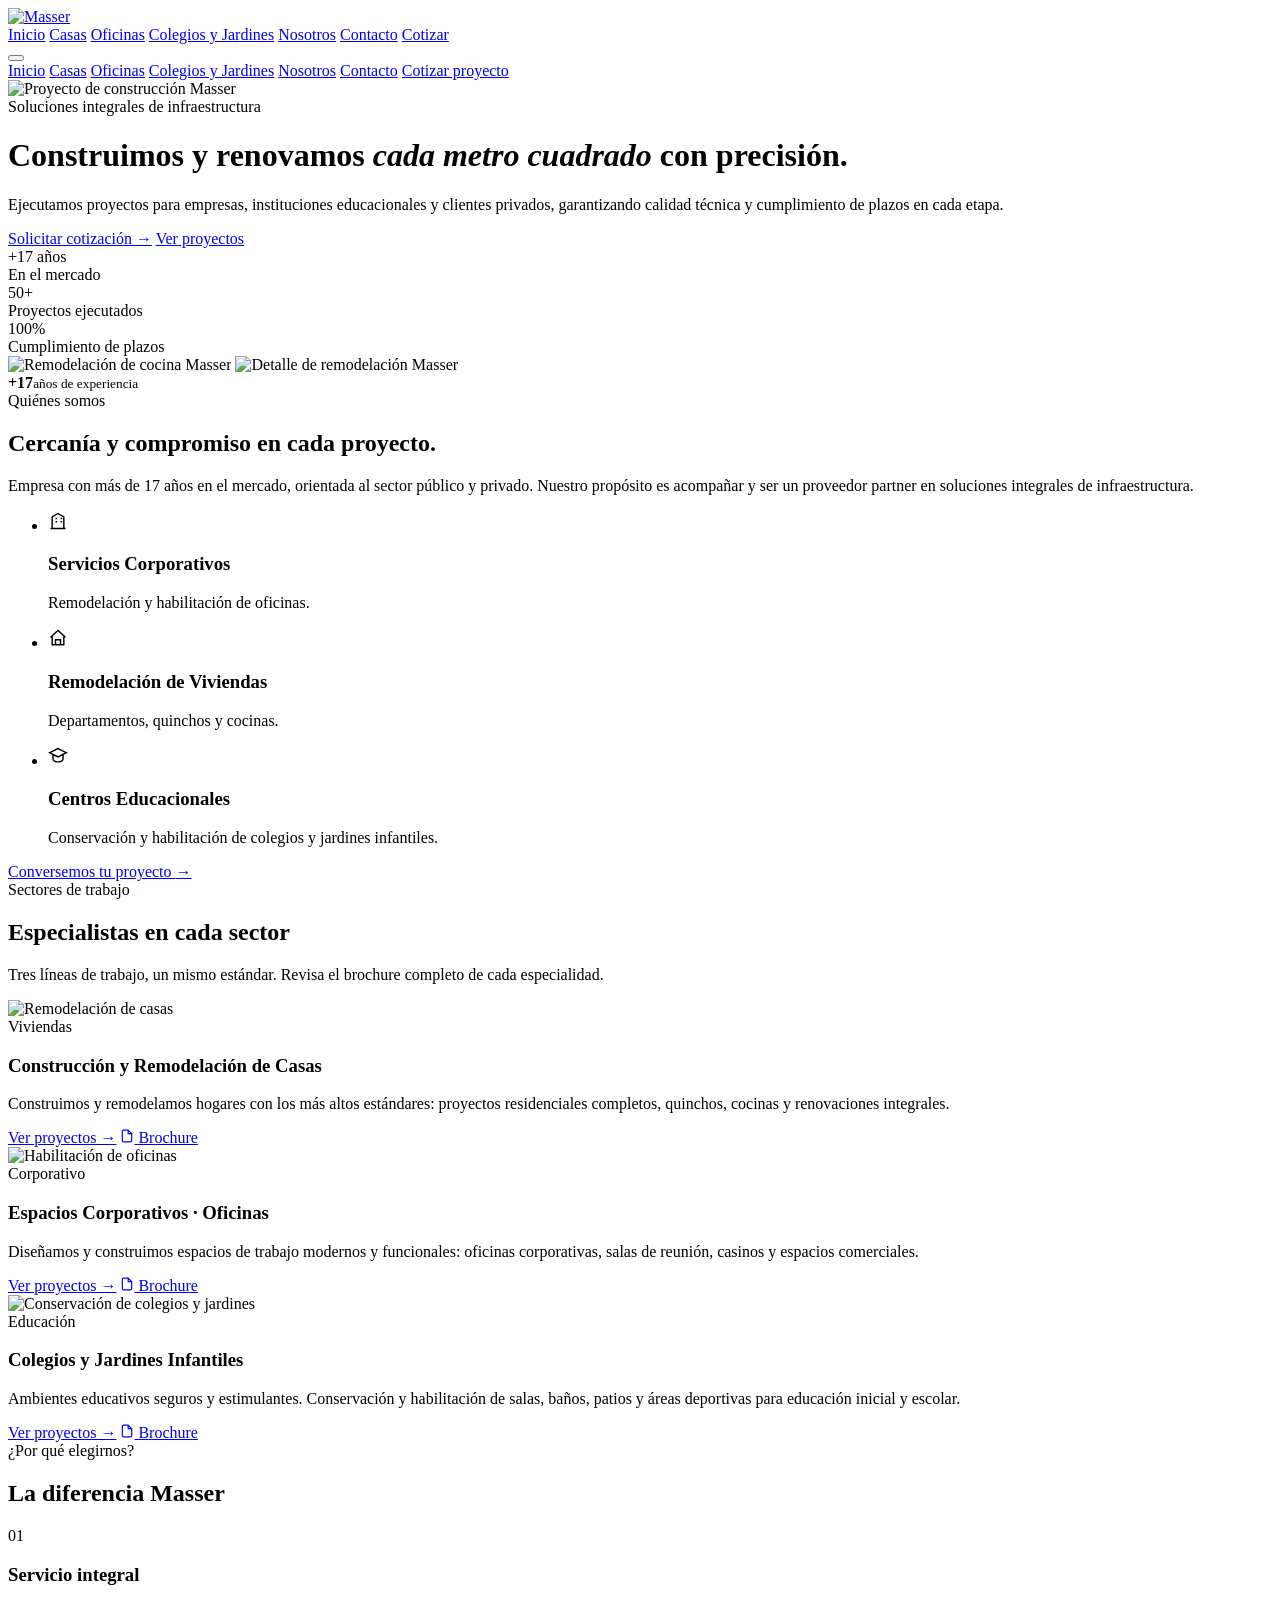
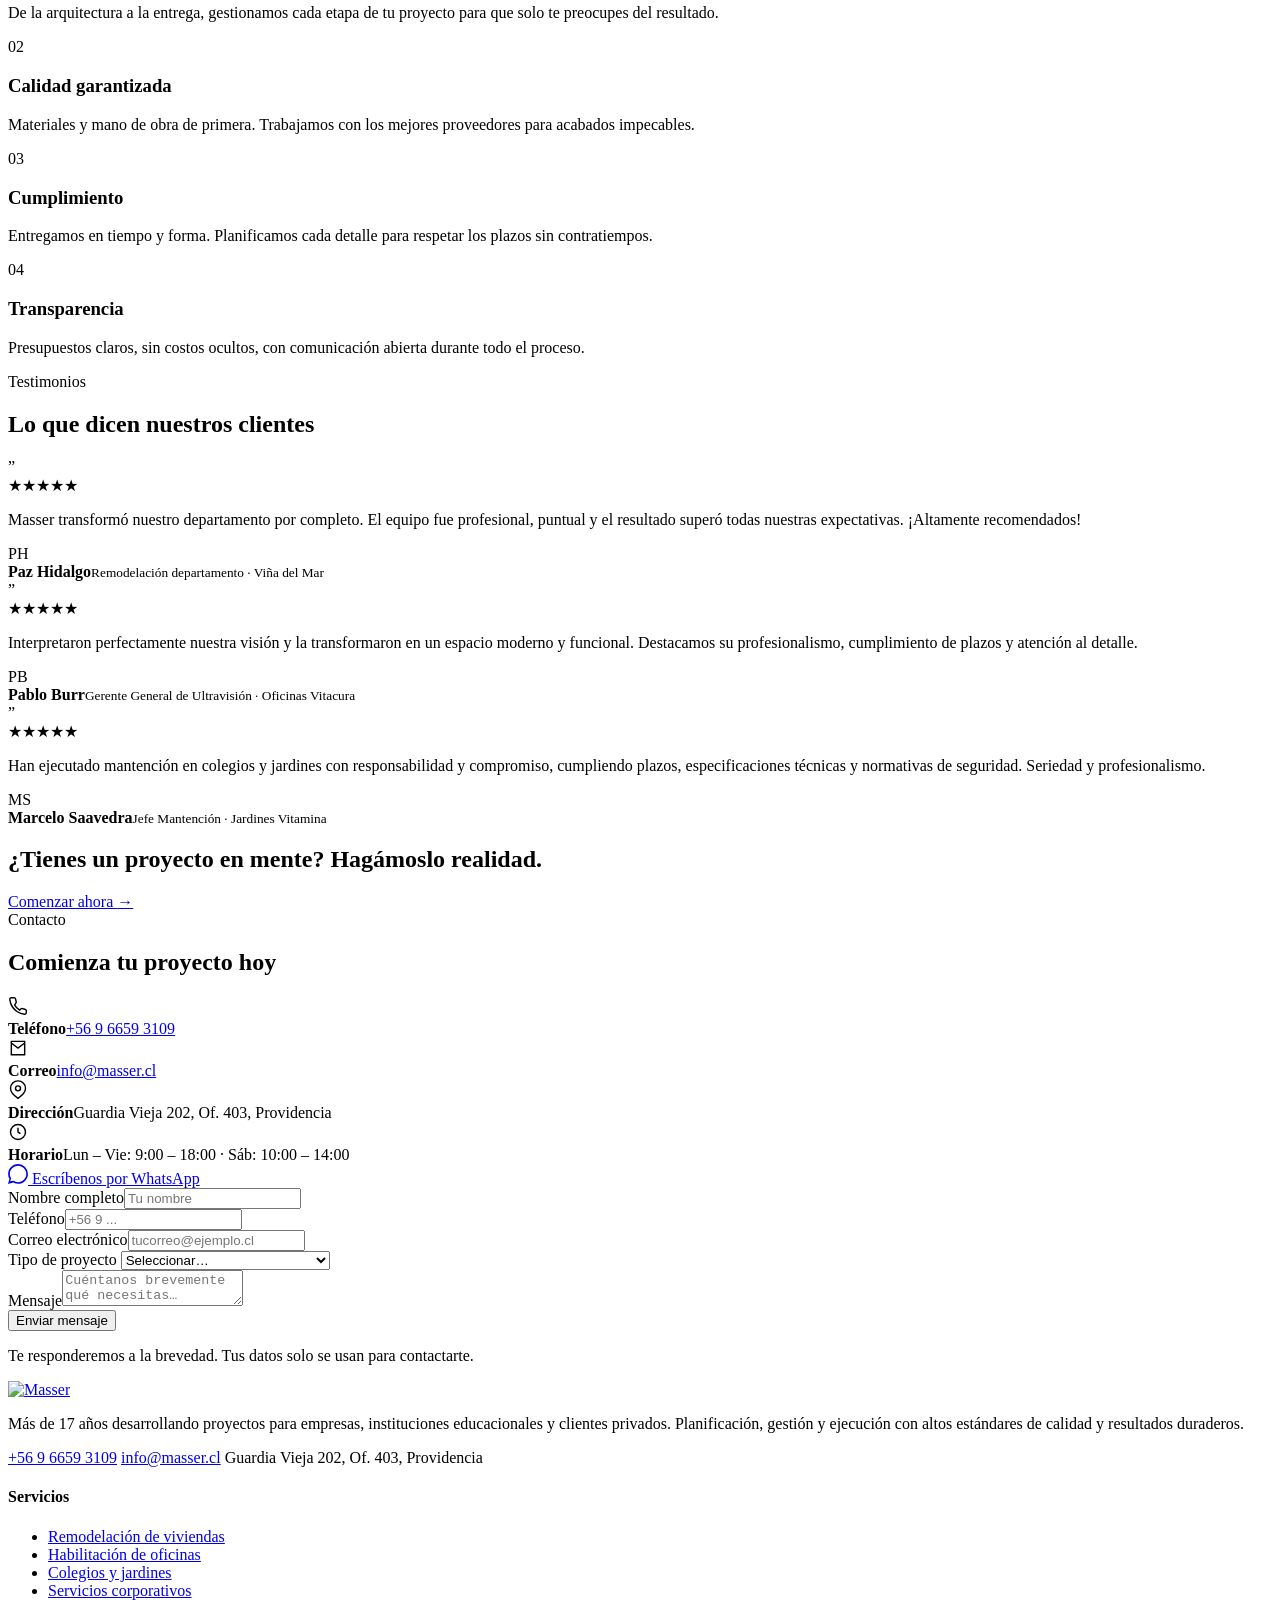
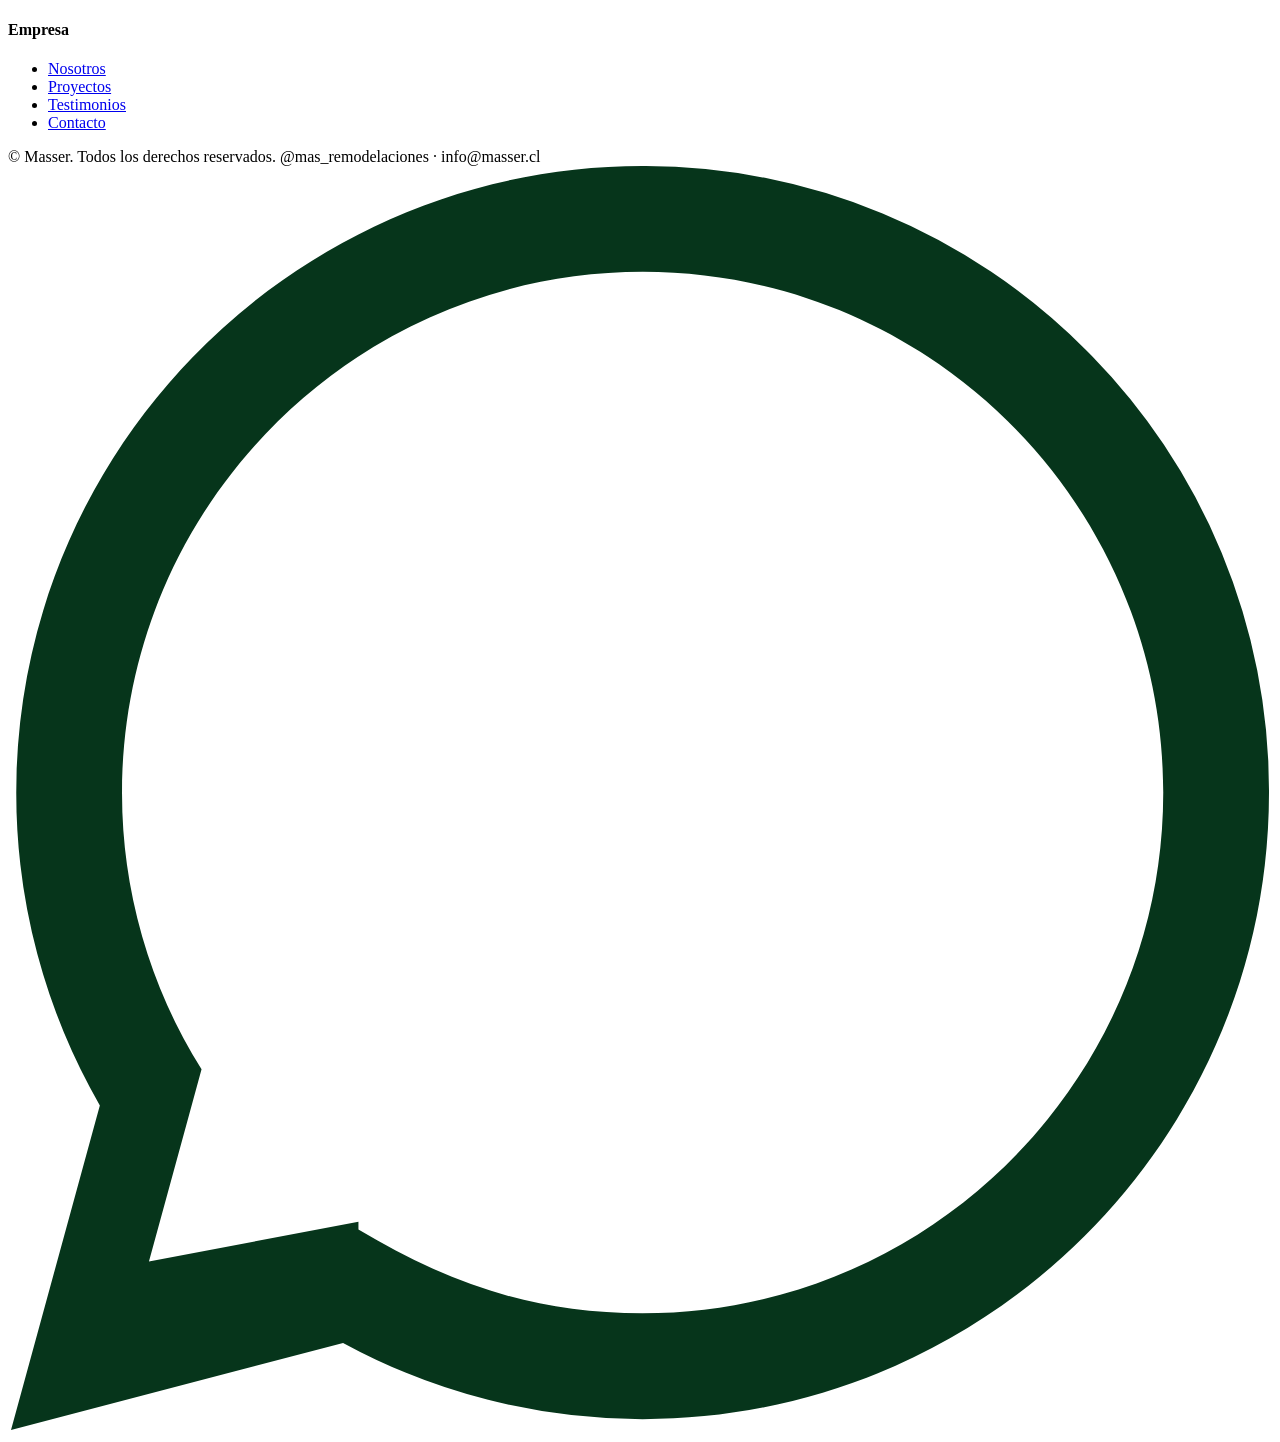
==== index.html @ 3ffcfb30 "Add files via upload" ====
<!DOCTYPE html>
<html lang="es">
<head>
<meta charset="UTF-8">
<meta name="viewport" content="width=device-width, initial-scale=1.0">
<title>Masser | Construcción y Remodelación · Casas, Oficinas y Centros Educacionales</title>
<meta name="description" content="Empresa con más de 17 años ejecutando proyectos integrales de infraestructura para el sector público y privado: remodelación de viviendas, habilitación de oficinas y conservación de colegios y jardines infantiles en Santiago.">
<link rel="icon" type="image/png" href="assets/favicon.png">
<meta property="og:title" content="Masser | Construcción y Remodelación">
<meta property="og:description" content="Soluciones integrales de infraestructura: viviendas, oficinas y centros educacionales.">
<meta property="og:image" content="assets/og-image.jpg">
<meta property="og:type" content="website">

<!-- ===== Tipografías ===== -->
<link rel="preconnect" href="https://fonts.googleapis.com">
<link rel="preconnect" href="https://fonts.gstatic.com" crossorigin>
<link href="https://fonts.googleapis.com/css2?family=Jost:wght@300;400;500;600&family=Hanken+Grotesk:wght@400;500;600;700&display=swap" rel="stylesheet">
<link rel="stylesheet" href="assets/styles.css">

<!-- ============================================================
     GOOGLE ANALYTICS 4  (reemplaza G-XXXXXXXXXX por tu ID)
     ============================================================ -->
<!--
<script async src="https://www.googletagmanager.com/gtag/js?id=G-XXXXXXXXXX"></script>
<script>
  window.dataLayer = window.dataLayer || [];
  function gtag(){dataLayer.push(arguments);}
  gtag('js', new Date());
  gtag('config', 'G-XXXXXXXXXX');
</script>
-->
</head>
<body>

<!-- ===================== NAV ===================== -->
<nav class="nav">
  <a href="index.html" class="logo"><img src="assets/logo.png" alt="Masser"></a>
  <div class="nav-links">
    <a href="index.html" class="active">Inicio</a>
    <a href="casas.html">Casas</a>
    <a href="oficinas.html">Oficinas</a>
    <a href="colegios.html">Colegios y Jardines</a>
    <a href="index.html#nosotros">Nosotros</a>
    <a href="contacto.html">Contacto</a>
    <a href="contacto.html" class="btn btn-primary nav-cta">Cotizar</a>
  </div>
  <button class="hamburger" aria-label="Abrir menú"><span></span><span></span><span></span></button>
</nav>
<div class="scrim"></div>
<aside class="drawer">
  <a href="index.html">Inicio</a>
  <a href="casas.html">Casas</a>
  <a href="oficinas.html">Oficinas</a>
  <a href="colegios.html">Colegios y Jardines</a>
  <a href="index.html#nosotros">Nosotros</a>
  <a href="contacto.html">Contacto</a>
  <a href="contacto.html" class="btn btn-primary">Cotizar proyecto</a>
</aside>

<!-- ===================== HERO ===================== -->
<header class="hero">
  <div class="hero-bg"><img src="assets/img/hero-casa.jpg" alt="Proyecto de construcción Masser"></div>
  <div class="grid-lines"></div>
  <div class="wrap">
    <span class="eyebrow">Soluciones integrales de infraestructura</span>
    <h1 class="display">Construimos y renovamos <em>cada metro cuadrado</em> con precisión.</h1>
    <p>Ejecutamos proyectos para empresas, instituciones educacionales y clientes privados, garantizando calidad técnica y cumplimiento de plazos en cada etapa.</p>
    <div class="hero-cta">
      <a href="contacto.html" class="btn btn-primary">Solicitar cotización <span class="arr">→</span></a>
      <a href="#servicios" class="btn btn-ghost">Ver proyectos</a>
    </div>
    <div class="stats">
      <div class="stat"><div class="n">+17<span> años</span></div><div class="l">En el mercado</div></div>
      <div class="stat"><div class="n">50<span>+</span></div><div class="l">Proyectos ejecutados</div></div>
      <div class="stat"><div class="n">100<span>%</span></div><div class="l">Cumplimiento de plazos</div></div>
    </div>
  </div>
</header>

<!-- ===================== NOSOTROS ===================== -->
<section class="s" id="nosotros">
  <div class="wrap about">
    <div class="about-media reveal">
      <img class="m1" src="assets/img/about-1.jpg" alt="Remodelación de cocina Masser">
      <img class="m2" src="assets/img/about-2.jpg" alt="Detalle de remodelación Masser">
      <div class="badge"><b>+17</b><small>años de experiencia</small></div>
    </div>
    <div class="about-text reveal">
      <span class="eyebrow">Quiénes somos</span>
      <h2 class="section-title">Cercanía y compromiso en cada proyecto.</h2>
      <p class="lead">Empresa con más de 17 años en el mercado, orientada al sector público y privado. Nuestro propósito es acompañar y ser un proveedor partner en soluciones integrales de infraestructura.</p>
      <ul class="feature-list">
        <li>
          <span class="ic"><svg width="20" height="20" viewBox="0 0 24 24" fill="none" stroke="currentColor" stroke-width="1.7"><path d="M3 21h18M5 21V7l7-4 7 4v14M9 9h2m-2 4h2m4-4h2m-2 4h2"/></svg></span>
          <div><h3>Servicios Corporativos</h3><p>Remodelación y habilitación de oficinas.</p></div>
        </li>
        <li>
          <span class="ic"><svg width="20" height="20" viewBox="0 0 24 24" fill="none" stroke="currentColor" stroke-width="1.7"><path d="M3 11l9-8 9 8M5 9v11h14V9M9 20v-6h6v6"/></svg></span>
          <div><h3>Remodelación de Viviendas</h3><p>Departamentos, quinchos y cocinas.</p></div>
        </li>
        <li>
          <span class="ic"><svg width="20" height="20" viewBox="0 0 24 24" fill="none" stroke="currentColor" stroke-width="1.7"><path d="M12 3L2 8l10 5 10-5-10-5zM6 10.5V16c0 1.5 2.7 3 6 3s6-1.5 6-3v-5.5"/></svg></span>
          <div><h3>Centros Educacionales</h3><p>Conservación y habilitación de colegios y jardines infantiles.</p></div>
        </li>
      </ul>
      <a href="contacto.html" class="btn btn-primary">Conversemos tu proyecto <span class="arr">→</span></a>
    </div>
  </div>
</section>

<!-- ===================== SECTORES ===================== -->
<section class="s bg-2" id="servicios">
  <div class="grid-lines"></div>
  <div class="wrap">
    <div class="s-head reveal">
      <span class="eyebrow">Sectores de trabajo</span>
      <h2 class="section-title">Especialistas en cada sector</h2>
      <p class="lead">Tres líneas de trabajo, un mismo estándar. Revisa el brochure completo de cada especialidad.</p>
    </div>
    <div class="sectors">
      <article class="sector-card t reveal">
        <div class="sector-figure"><img src="assets/img/sector-casas.jpg" alt="Remodelación de casas"></div>
        <div class="sector-body">
          <span class="sector-tag">Viviendas</span>
          <h3>Construcción y Remodelación de Casas</h3>
          <p>Construimos y remodelamos hogares con los más altos estándares: proyectos residenciales completos, quinchos, cocinas y renovaciones integrales.</p>
          <div class="sector-links">
            <a href="casas.html" class="go">Ver proyectos →</a>
            <a href="pdfs/casas.pdf" target="_blank" rel="noopener" class="pdf-pill">
              <svg width="14" height="14" viewBox="0 0 24 24" fill="none" stroke="currentColor" stroke-width="2"><path d="M14 2H6a2 2 0 00-2 2v16a2 2 0 002 2h12a2 2 0 002-2V8z M14 2v6h6"/></svg> Brochure
            </a>
          </div>
        </div>
      </article>
      <article class="sector-card g reveal">
        <div class="sector-figure"><img src="assets/img/sector-oficinas.jpg" alt="Habilitación de oficinas"></div>
        <div class="sector-body">
          <span class="sector-tag">Corporativo</span>
          <h3>Espacios Corporativos · Oficinas</h3>
          <p>Diseñamos y construimos espacios de trabajo modernos y funcionales: oficinas corporativas, salas de reunión, casinos y espacios comerciales.</p>
          <div class="sector-links">
            <a href="oficinas.html" class="go">Ver proyectos →</a>
            <a href="pdfs/oficinas.pdf" target="_blank" rel="noopener" class="pdf-pill">
              <svg width="14" height="14" viewBox="0 0 24 24" fill="none" stroke="currentColor" stroke-width="2"><path d="M14 2H6a2 2 0 00-2 2v16a2 2 0 002 2h12a2 2 0 002-2V8z M14 2v6h6"/></svg> Brochure
            </a>
          </div>
        </div>
      </article>
      <article class="sector-card v reveal">
        <div class="sector-figure"><img src="assets/img/sector-colegios.jpg" alt="Conservación de colegios y jardines"></div>
        <div class="sector-body">
          <span class="sector-tag">Educación</span>
          <h3>Colegios y Jardines Infantiles</h3>
          <p>Ambientes educativos seguros y estimulantes. Conservación y habilitación de salas, baños, patios y áreas deportivas para educación inicial y escolar.</p>
          <div class="sector-links">
            <a href="colegios.html" class="go">Ver proyectos →</a>
            <a href="pdfs/colegiosyjardines.pdf" target="_blank" rel="noopener" class="pdf-pill">
              <svg width="14" height="14" viewBox="0 0 24 24" fill="none" stroke="currentColor" stroke-width="2"><path d="M14 2H6a2 2 0 00-2 2v16a2 2 0 002 2h12a2 2 0 002-2V8z M14 2v6h6"/></svg> Brochure
            </a>
          </div>
        </div>
      </article>
    </div>
  </div>
</section>

<!-- ===================== POR QUÉ ===================== -->
<section class="s">
  <div class="wrap">
    <div class="s-head reveal">
      <span class="eyebrow">¿Por qué elegirnos?</span>
      <h2 class="section-title">La diferencia Masser</h2>
    </div>
    <div class="why reveal">
      <div class="why-item">
        <div class="why-num">01</div>
        <h3>Servicio integral</h3>
        <p>De la arquitectura a la entrega, gestionamos cada etapa de tu proyecto para que solo te preocupes del resultado.</p>
      </div>
      <div class="why-item">
        <div class="why-num">02</div>
        <h3>Calidad garantizada</h3>
        <p>Materiales y mano de obra de primera. Trabajamos con los mejores proveedores para acabados impecables.</p>
      </div>
      <div class="why-item">
        <div class="why-num">03</div>
        <h3>Cumplimiento</h3>
        <p>Entregamos en tiempo y forma. Planificamos cada detalle para respetar los plazos sin contratiempos.</p>
      </div>
      <div class="why-item">
        <div class="why-num">04</div>
        <h3>Transparencia</h3>
        <p>Presupuestos claros, sin costos ocultos, con comunicación abierta durante todo el proceso.</p>
      </div>
    </div>
  </div>
</section>

<!-- ===================== TESTIMONIOS ===================== -->
<section class="s bg-3" id="testimonios">
  <div class="wrap">
    <div class="s-head reveal">
      <span class="eyebrow">Testimonios</span>
      <h2 class="section-title">Lo que dicen nuestros clientes</h2>
    </div>
    <div class="tcards">
      <div class="tcard reveal">
        <div class="quote">”</div>
        <div class="stars">★★★★★</div>
        <p>Masser transformó nuestro departamento por completo. El equipo fue profesional, puntual y el resultado superó todas nuestras expectativas. ¡Altamente recomendados!</p>
        <div class="tauthor"><span class="av">PH</span><div><b>Paz Hidalgo</b><small>Remodelación departamento · Viña del Mar</small></div></div>
      </div>
      <div class="tcard reveal">
        <div class="quote">”</div>
        <div class="stars">★★★★★</div>
        <p>Interpretaron perfectamente nuestra visión y la transformaron en un espacio moderno y funcional. Destacamos su profesionalismo, cumplimiento de plazos y atención al detalle.</p>
        <div class="tauthor"><span class="av">PB</span><div><b>Pablo Burr</b><small>Gerente General de Ultravisión · Oficinas Vitacura</small></div></div>
      </div>
      <div class="tcard reveal">
        <div class="quote">”</div>
        <div class="stars">★★★★★</div>
        <p>Han ejecutado mantención en colegios y jardines con responsabilidad y compromiso, cumpliendo plazos, especificaciones técnicas y normativas de seguridad. Seriedad y profesionalismo.</p>
        <div class="tauthor"><span class="av">MS</span><div><b>Marcelo Saavedra</b><small>Jefe Mantención · Jardines Vitamina</small></div></div>
      </div>
    </div>
  </div>
</section>

<!-- ===================== CTA BAND ===================== -->
<section class="cta-band">
  <div class="wrap">
    <h2>¿Tienes un proyecto en mente? Hagámoslo realidad.</h2>
    <a href="contacto.html" class="btn btn-primary">Comenzar ahora <span class="arr">→</span></a>
  </div>
</section>

<!-- ===================== CONTACTO ===================== -->
<section class="s" id="contacto">
  <div class="wrap">
    <div class="s-head reveal">
      <span class="eyebrow">Contacto</span>
      <h2 class="section-title">Comienza tu proyecto hoy</h2>
    </div>
    <div class="contact-grid">
      <div class="contact-info reveal">
        <div class="cinfo"><span class="ic"><svg width="20" height="20" viewBox="0 0 24 24" fill="none" stroke="currentColor" stroke-width="1.7"><path d="M22 16.9v3a2 2 0 01-2.2 2 19.8 19.8 0 01-8.6-3 19.5 19.5 0 01-6-6 19.8 19.8 0 01-3-8.6A2 2 0 014.1 2h3a2 2 0 012 1.7c.1 1 .4 1.9.7 2.8a2 2 0 01-.5 2.1L8 11a16 16 0 006 6l1.3-1.3a2 2 0 012.1-.5c.9.3 1.8.6 2.8.7a2 2 0 011.7 2z"/></svg></span><div><b>Teléfono</b><a href="tel:+56966593109">+56 9 6659 3109</a></div></div>
        <div class="cinfo"><span class="ic"><svg width="20" height="20" viewBox="0 0 24 24" fill="none" stroke="currentColor" stroke-width="1.7"><path d="M4 4h16v16H4z M4 6l8 6 8-6"/></svg></span><div><b>Correo</b><a href="mailto:info@masser.cl">info@masser.cl</a></div></div>
        <div class="cinfo"><span class="ic"><svg width="20" height="20" viewBox="0 0 24 24" fill="none" stroke="currentColor" stroke-width="1.7"><path d="M21 10c0 6-9 12-9 12s-9-6-9-12a9 9 0 0118 0z"/><circle cx="12" cy="10" r="3"/></svg></span><div><b>Dirección</b><span>Guardia Vieja 202, Of. 403, Providencia</span></div></div>
        <div class="cinfo"><span class="ic"><svg width="20" height="20" viewBox="0 0 24 24" fill="none" stroke="currentColor" stroke-width="1.7"><circle cx="12" cy="12" r="9"/><path d="M12 7v5l3 2"/></svg></span><div><b>Horario</b><span>Lun – Vie: 9:00 – 18:00 · Sáb: 10:00 – 14:00</span></div></div>
        <a class="btn wa-btn" data-wa href="#"><svg width="20" height="20" viewBox="0 0 24 24" fill="currentColor"><path d="M.057 24l1.687-6.163a11.867 11.867 0 01-1.587-5.946C.16 5.335 5.495 0 12.05 0a11.82 11.82 0 018.413 3.488 11.82 11.82 0 013.48 8.414c-.003 6.557-5.338 11.892-11.893 11.892a11.9 11.9 0 01-5.688-1.448L.057 24zm6.597-3.807c1.676.995 3.276 1.591 5.392 1.592 5.448 0 9.886-4.434 9.889-9.885.002-5.462-4.415-9.89-9.881-9.892-5.452 0-9.887 4.434-9.889 9.884a9.86 9.86 0 001.51 5.26l-.999 3.648 3.978-.755z"/></svg> Escríbenos por WhatsApp</a>
      </div>

      <form class="form-card reveal" id="contact-form" novalidate>
        <div class="form-msg"></div>
        <input type="text" name="_gotcha" style="display:none" tabindex="-1" autocomplete="off">
        <div class="row2">
          <div class="field"><label>Nombre completo</label><input type="text" name="nombre" placeholder="Tu nombre" required></div>
          <div class="field"><label>Teléfono</label><input type="tel" name="telefono" placeholder="+56 9 ..."></div>
        </div>
        <div class="field"><label>Correo electrónico</label><input type="email" name="email" placeholder="tucorreo@ejemplo.cl" required></div>
        <div class="field"><label>Tipo de proyecto</label>
          <select name="tipo">
            <option value="">Seleccionar…</option>
            <option>Remodelación de vivienda</option>
            <option>Servicios corporativos / oficinas</option>
            <option>Colegios o jardines infantiles</option>
            <option>Otro</option>
          </select>
        </div>
        <div class="field"><label>Mensaje</label><textarea name="mensaje" placeholder="Cuéntanos brevemente qué necesitas…" required></textarea></div>
        <button type="submit" class="btn btn-primary">Enviar mensaje</button>
        <p class="form-note">Te responderemos a la brevedad. Tus datos solo se usan para contactarte.</p>
      </form>
    </div>
  </div>
</section>

<!-- ===================== FOOTER ===================== -->
<footer class="footer">
  <div class="wrap">
    <div class="footer-top">
      <div>
        <a href="index.html" class="logo"><img src="assets/logo.png" alt="Masser"></a>
        <p>Más de 17 años desarrollando proyectos para empresas, instituciones educacionales y clientes privados. Planificación, gestión y ejecución con altos estándares de calidad y resultados duraderos.</p>
        <div class="foot-contact">
          <a href="tel:+56966593109">+56 9 6659 3109</a>
          <a href="mailto:info@masser.cl">info@masser.cl</a>
          <a>Guardia Vieja 202, Of. 403, Providencia</a>
        </div>
      </div>
      <div>
        <h4>Servicios</h4>
        <ul>
          <li><a href="casas.html">Remodelación de viviendas</a></li>
          <li><a href="oficinas.html">Habilitación de oficinas</a></li>
          <li><a href="colegios.html">Colegios y jardines</a></li>
          <li><a href="oficinas.html">Servicios corporativos</a></li>
        </ul>
      </div>
      <div>
        <h4>Empresa</h4>
        <ul>
          <li><a href="index.html#nosotros">Nosotros</a></li>
          <li><a href="index.html#servicios">Proyectos</a></li>
          <li><a href="index.html#testimonios">Testimonios</a></li>
          <li><a href="contacto.html">Contacto</a></li>
        </ul>
      </div>
    </div>
    <div class="footer-bot">
      <span>© <span class="year"></span> Masser. Todos los derechos reservados.</span>
      <span>@mas_remodelaciones · info@masser.cl</span>
    </div>
  </div>
</footer>

<a class="wa-float" data-wa href="#" aria-label="WhatsApp">
  <svg viewBox="0 0 24 24" fill="#06351b"><path d="M.057 24l1.687-6.163a11.867 11.867 0 01-1.587-5.946C.16 5.335 5.495 0 12.05 0a11.82 11.82 0 018.413 3.488 11.82 11.82 0 013.48 8.414c-.003 6.557-5.338 11.892-11.893 11.892a11.9 11.9 0 01-5.688-1.448L.057 24zm6.597-3.807c1.676.995 3.276 1.591 5.392 1.592 5.448 0 9.886-4.434 9.889-9.885.002-5.462-4.415-9.89-9.881-9.892-5.452 0-9.887 4.434-9.889 9.884a9.86 9.86 0 001.51 5.26l-.999 3.648 3.978-.755z"/></svg>
</a>

<script src="assets/script.js"></script>
</body>
</html>
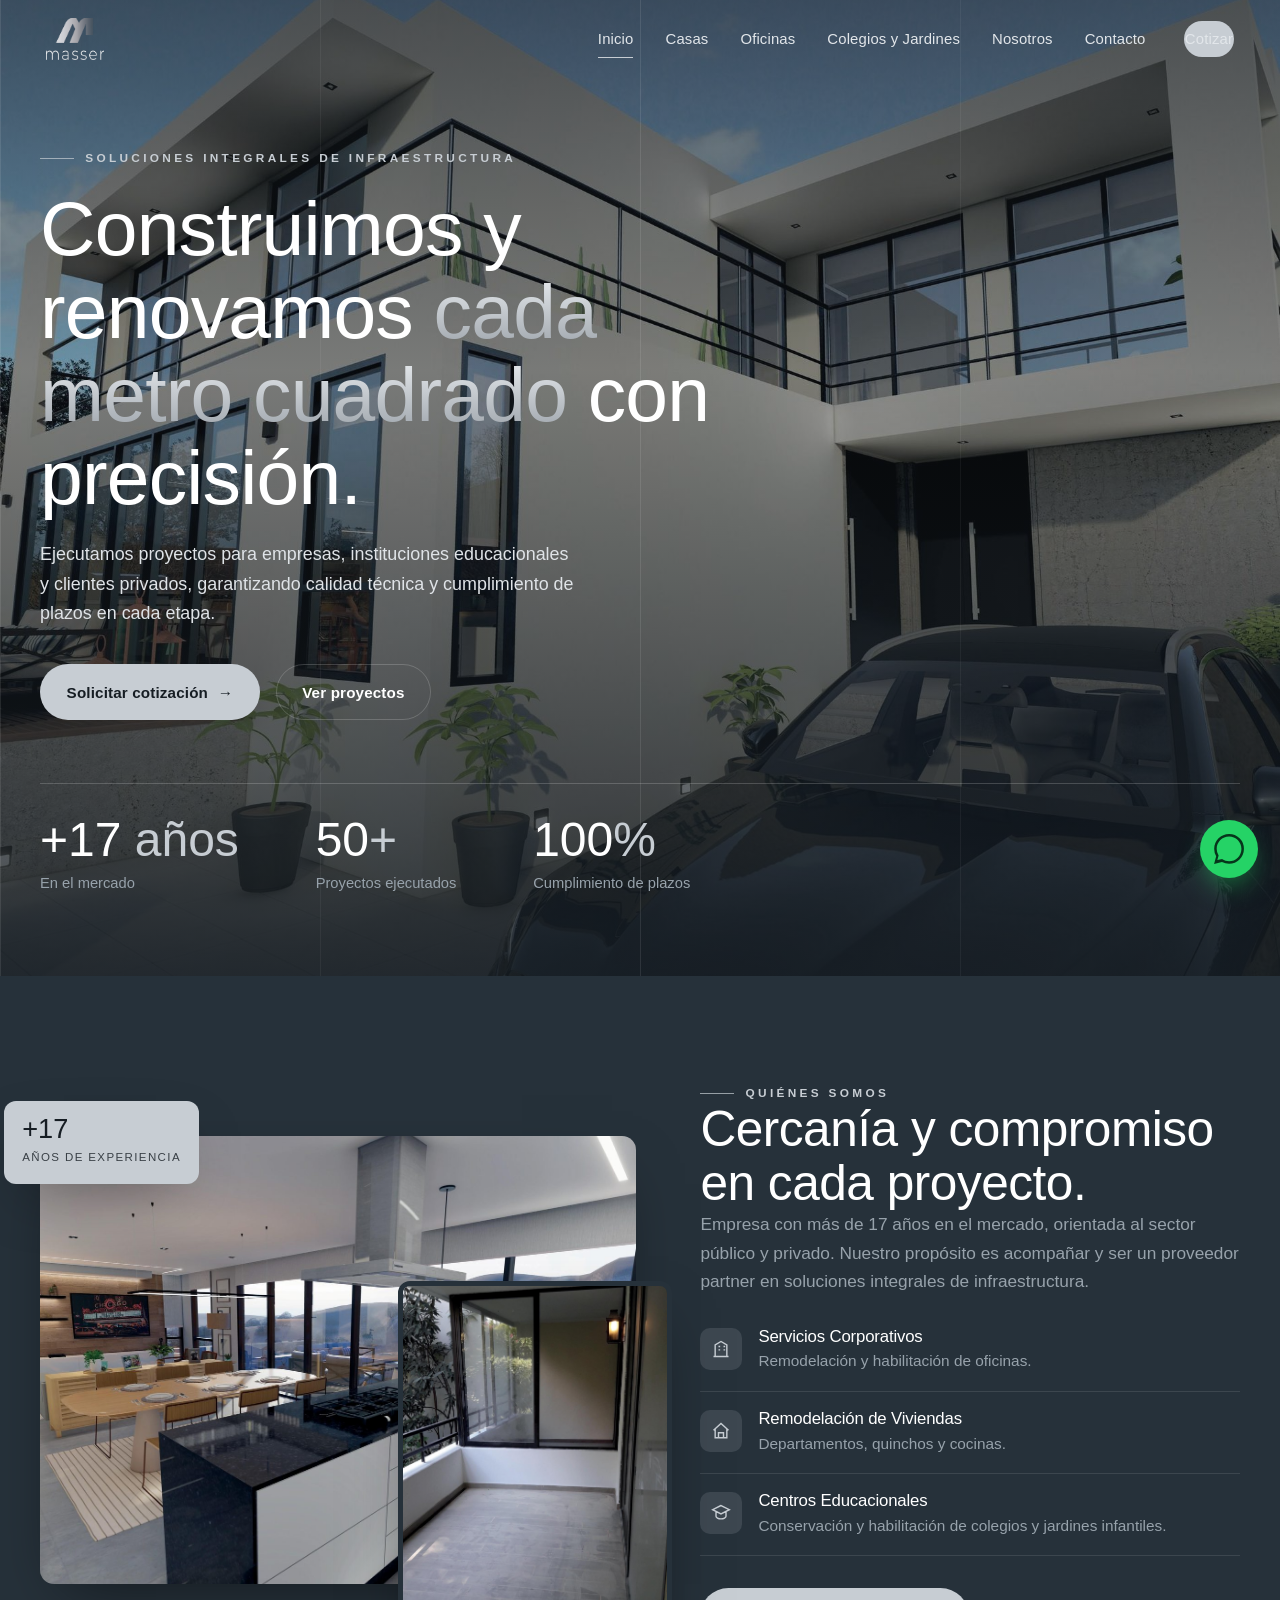
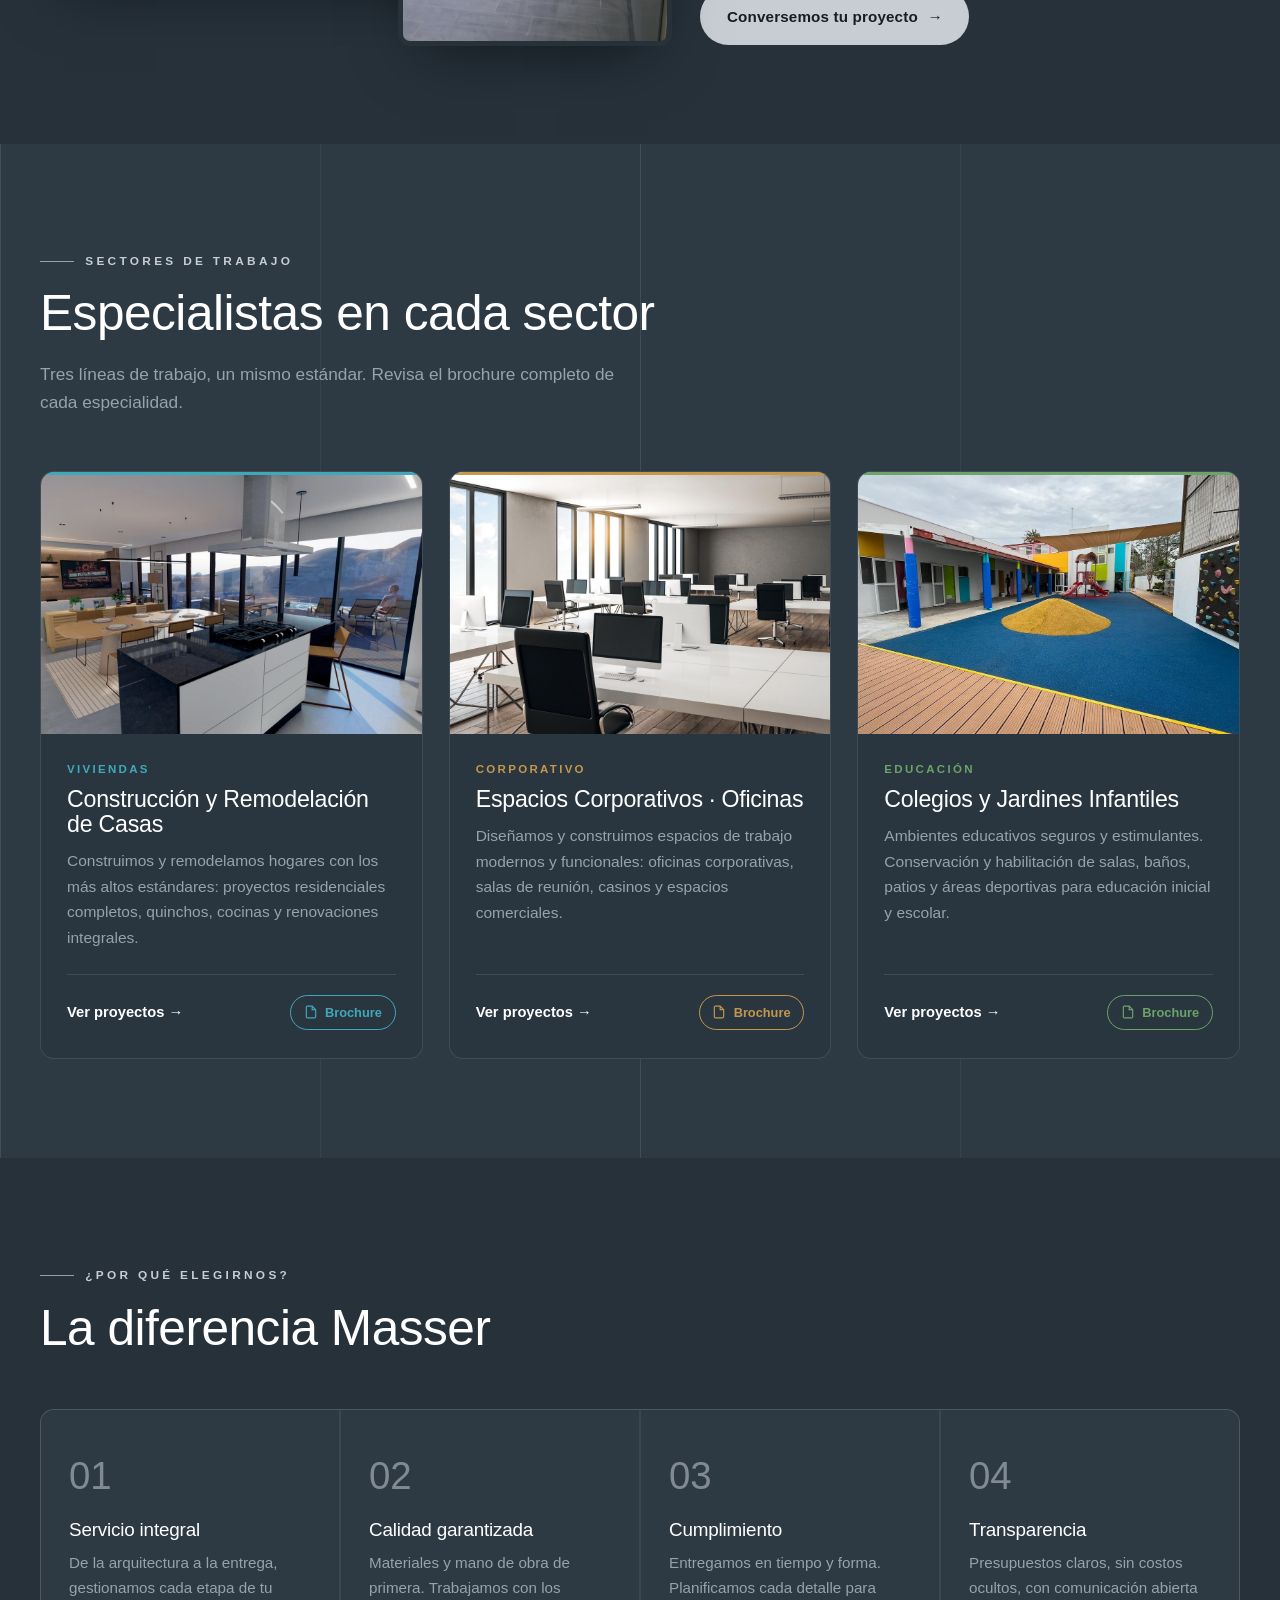
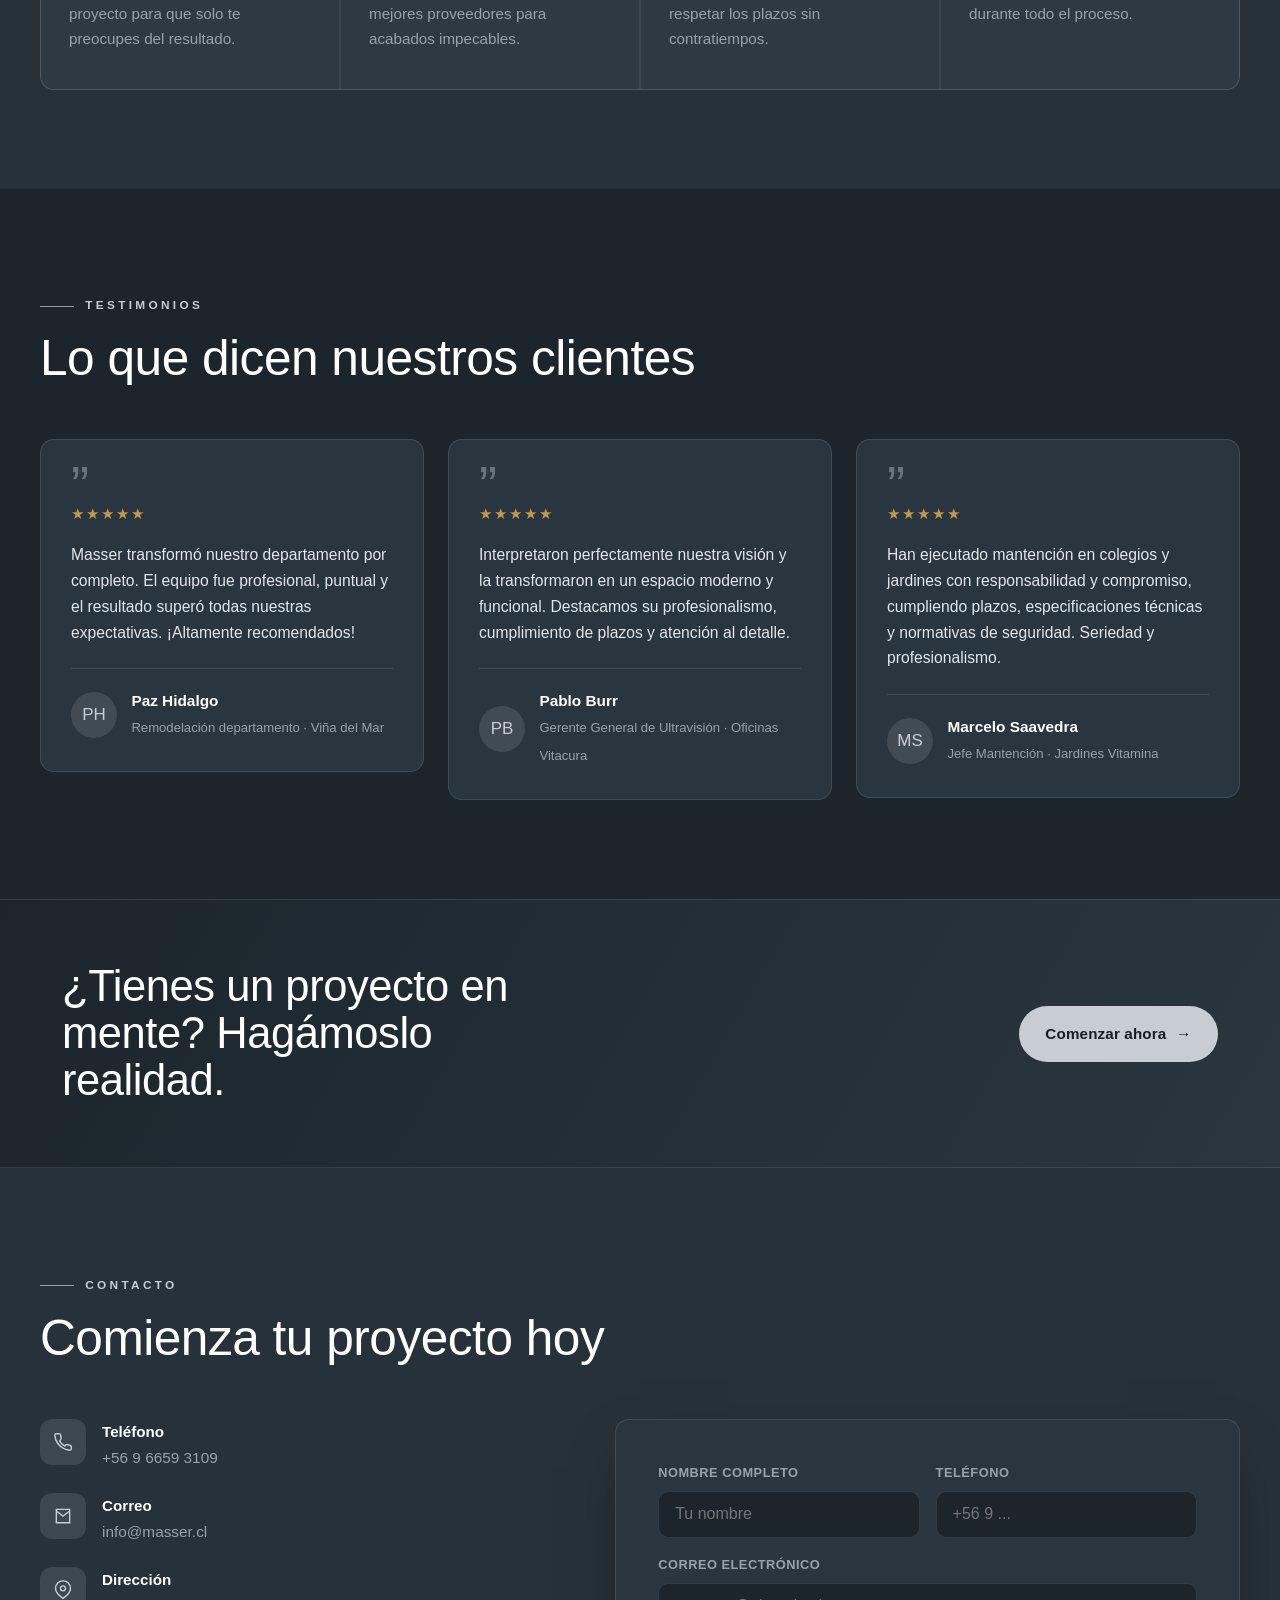
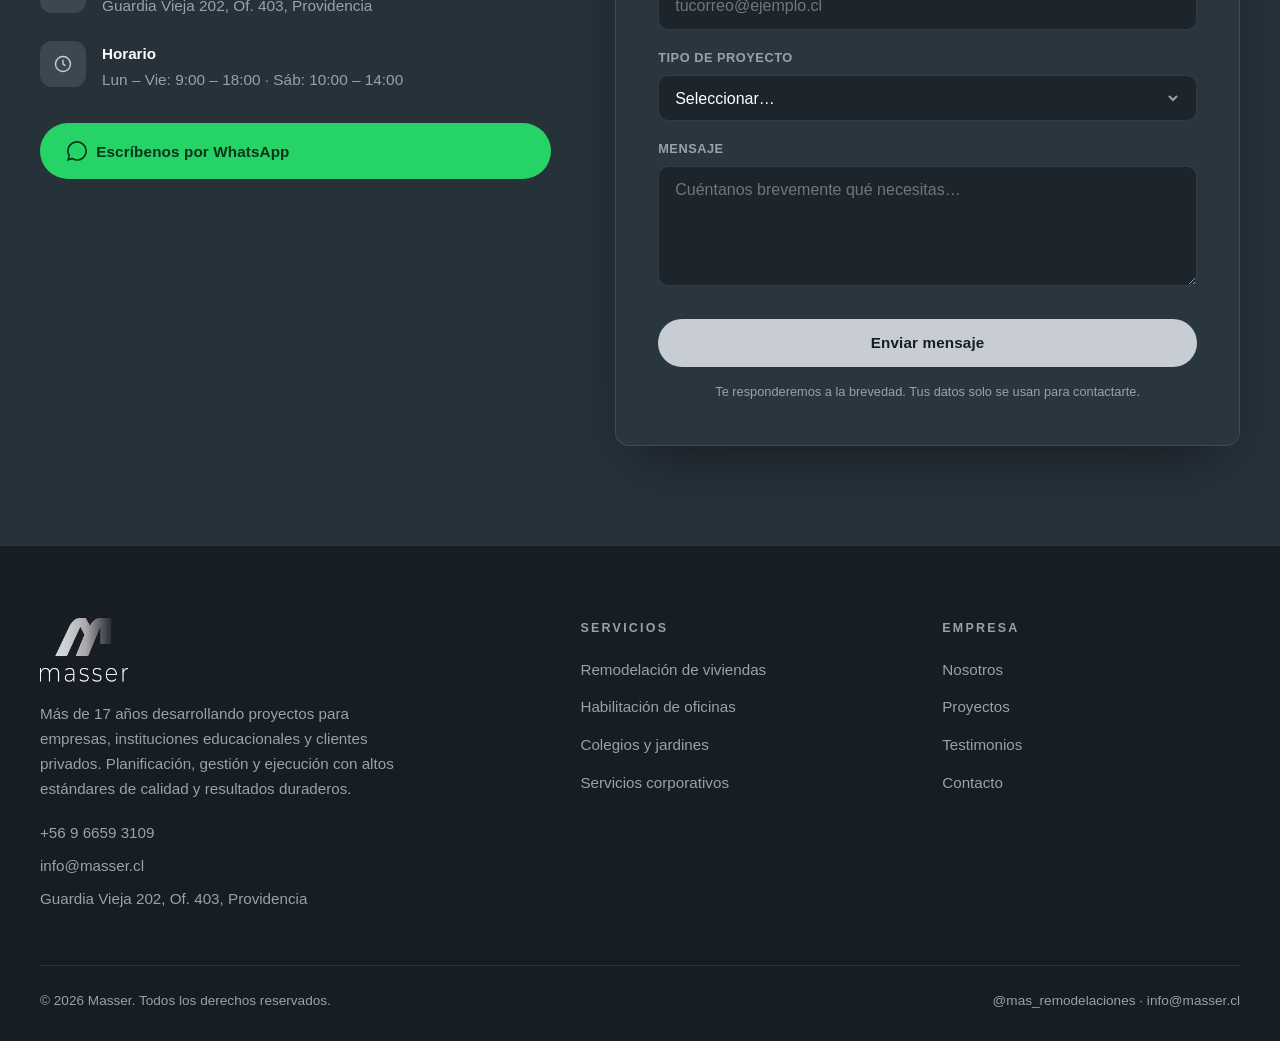
==== commit e1b821ba: "Add files via upload" ====
--- a/index.html
+++ b/index.html
@@ -17,18 +17,14 @@
 <link href="https://fonts.googleapis.com/css2?family=Jost:wght@300;400;500;600&family=Hanken+Grotesk:wght@400;500;600;700&display=swap" rel="stylesheet">
 <link rel="stylesheet" href="assets/styles.css">
 
-<!-- ============================================================
-     GOOGLE ANALYTICS 4  (reemplaza G-XXXXXXXXXX por tu ID)
-     ============================================================ -->
-<!--
-<script async src="https://www.googletagmanager.com/gtag/js?id=G-XXXXXXXXXX"></script>
+<!-- Google Analytics 4 -->
+<script async src="https://www.googletagmanager.com/gtag/js?id=G-5MW8NN7PKX"></script>
 <script>
   window.dataLayer = window.dataLayer || [];
   function gtag(){dataLayer.push(arguments);}
   gtag('js', new Date());
-  gtag('config', 'G-XXXXXXXXXX');
+  gtag('config', 'G-5MW8NN7PKX');
 </script>
--->
 </head>
 <body>
 
--- a/assets/styles.css
+++ b/assets/styles.css
@@ -0,0 +1,355 @@
+/* =========================================================
+   MASSER — Sistema de diseño
+   Paleta tomada de los brochures + logo (navy + plata)
+   Acentos por sector: casas (turquesa) · oficinas (dorado) · colegios (verde)
+   Tipografías: Jost (display) + Hanken Grotesk (texto)
+   ========================================================= */
+
+:root{
+  --navy:        #26313a;
+  --navy-2:      #2d3a44;
+  --navy-3:      #1c252c;
+  --ink:         #161d23;
+  --panel:       #2a363f;
+
+  --cream:       #e8e4da;
+  --silver:      #c7cdd3;
+  --silver-2:    #9aa1a8;
+
+  --text:        #e2e6ea;
+  --muted:       #97a2ab;
+  --line:        rgba(255,255,255,.10);
+  --line-strong: rgba(255,255,255,.18);
+
+  --teal:        #3fa9bc;
+  --gold:        #c4974d;
+  --green:       #6ba368;
+
+  --accent:      var(--silver);   /* por defecto, se sobreescribe por página */
+  --accent-soft: rgba(199,205,211,.14);
+
+  --maxw: 1200px;
+  --r: 14px;
+  --shadow: 0 24px 60px -24px rgba(0,0,0,.55);
+  --ease: cubic-bezier(.22,.61,.36,1);
+
+  --font-display: 'Jost', sans-serif;
+  --font-body: 'Hanken Grotesk', sans-serif;
+}
+
+body.acc-teal   { --accent: var(--teal);  --accent-soft: rgba(63,169,188,.16); }
+body.acc-gold   { --accent: var(--gold);  --accent-soft: rgba(196,151,77,.16); }
+body.acc-green  { --accent: var(--green); --accent-soft: rgba(107,163,104,.16); }
+
+*{ box-sizing:border-box; margin:0; padding:0; }
+html{ scroll-behavior:smooth; -webkit-text-size-adjust:100%; }
+body{
+  font-family:var(--font-body);
+  background:var(--navy);
+  color:var(--text);
+  line-height:1.65;
+  font-size:17px;
+  -webkit-font-smoothing:antialiased;
+  overflow-x:hidden;
+}
+img{ max-width:100%; display:block; }
+a{ color:inherit; text-decoration:none; }
+::selection{ background:var(--accent); color:var(--ink); }
+
+.wrap{ width:min(100% - 44px, var(--maxw)); margin-inline:auto; }
+section{ position:relative; }
+
+/* ---------- Tipografía ---------- */
+h1,h2,h3{ font-family:var(--font-display); font-weight:400; line-height:1.08; letter-spacing:-.01em; }
+.display{ font-size:clamp(2.6rem, 6vw, 5rem); font-weight:300; }
+h2.section-title{ font-size:clamp(2rem, 4vw, 3.1rem); font-weight:300; color:#fff; }
+h3{ font-weight:500; }
+
+.eyebrow{
+  display:inline-flex; align-items:center; gap:.7rem;
+  font-family:var(--font-body);
+  text-transform:uppercase; letter-spacing:.28em; font-size:.74rem; font-weight:600;
+  color:var(--accent);
+}
+.eyebrow::before{ content:""; width:34px; height:1px; background:var(--accent); opacity:.7; }
+.lead{ color:var(--muted); font-size:1.08rem; max-width:62ch; }
+.rule{ width:64px; height:2px; background:var(--accent); margin:18px 0 0; border:none; }
+
+/* ---------- Botones ---------- */
+.btn{
+  display:inline-flex; align-items:center; gap:.6rem;
+  font-family:var(--font-body); font-weight:600; font-size:.95rem;
+  padding:.92rem 1.6rem; border-radius:50px; cursor:pointer;
+  border:1px solid transparent; transition:.3s var(--ease);
+  letter-spacing:.01em;
+}
+.btn-primary{ background:var(--accent); color:var(--ink); }
+.btn-primary:hover{ filter:brightness(1.08); transform:translateY(-2px); box-shadow:0 14px 30px -12px var(--accent); }
+.btn-ghost{ background:transparent; color:#fff; border-color:var(--line-strong); }
+.btn-ghost:hover{ border-color:var(--accent); color:var(--accent); transform:translateY(-2px); }
+.btn-line{ padding-inline:0; border-radius:0; background:none; color:var(--accent); border-bottom:1px solid transparent; }
+.btn-line:hover{ gap:1rem; }
+.btn .arr{ transition:transform .3s var(--ease); }
+.btn:hover .arr{ transform:translateX(4px); }
+
+/* ---------- Decoración de grilla (motivo de los brochures) ---------- */
+.grid-lines{ position:absolute; inset:0; pointer-events:none; z-index:0;
+  background-image:
+    linear-gradient(90deg, var(--line) 1px, transparent 1px),
+    linear-gradient(90deg, var(--line) 1px, transparent 1px);
+  background-size:25% 100%, 50% 100%;
+  background-position:0 0, 0 0;
+  opacity:.5;
+}
+
+/* =========================================================
+   NAV
+   ========================================================= */
+.nav{
+  position:fixed; top:0; left:0; right:0; z-index:100;
+  display:flex; align-items:center; justify-content:space-between;
+  padding:18px clamp(22px,4vw,46px);
+  transition:.35s var(--ease);
+}
+.nav.scrolled{
+  background:rgba(28,37,44,.86);
+  backdrop-filter:blur(14px);
+  border-bottom:1px solid var(--line);
+  padding-top:12px; padding-bottom:12px;
+}
+.nav .logo{ display:flex; align-items:center; }
+.nav .logo img{ height:42px; width:auto; transition:.3s var(--ease); }
+.nav.scrolled .logo img{ height:36px; }
+.nav-links{ display:flex; align-items:center; gap:2rem; }
+.nav-links a{
+  font-size:.93rem; font-weight:500; color:var(--text); position:relative; padding:.3rem 0;
+  letter-spacing:.01em;
+}
+.nav-links a::after{ content:""; position:absolute; left:0; bottom:-2px; height:1.5px; width:0; background:var(--accent); transition:width .3s var(--ease); }
+.nav-links a:hover::after, .nav-links a.active::after{ width:100%; }
+.nav-links a:hover{ color:#fff; }
+.nav-cta{ margin-left:.4rem; }
+
+.hamburger{ display:none; flex-direction:column; gap:5px; background:none; border:none; cursor:pointer; padding:8px; z-index:120; }
+.hamburger span{ width:26px; height:2px; background:#fff; transition:.3s var(--ease); border-radius:2px; }
+body.menu-open .hamburger span:nth-child(1){ transform:translateY(7px) rotate(45deg); }
+body.menu-open .hamburger span:nth-child(2){ opacity:0; }
+body.menu-open .hamburger span:nth-child(3){ transform:translateY(-7px) rotate(-45deg); }
+
+.drawer{
+  position:fixed; inset:0 0 0 auto; width:min(82vw,360px); z-index:110;
+  background:var(--navy-3); border-left:1px solid var(--line);
+  transform:translateX(100%); transition:transform .4s var(--ease);
+  display:flex; flex-direction:column; padding:96px 32px 32px; gap:.4rem;
+}
+body.menu-open .drawer{ transform:translateX(0); }
+.drawer a{ font-family:var(--font-display); font-size:1.5rem; font-weight:300; padding:.6rem 0; border-bottom:1px solid var(--line); color:var(--text); }
+.drawer a:hover{ color:var(--accent); padding-left:.4rem; }
+.drawer .btn{ margin-top:1.4rem; justify-content:center; }
+.scrim{ position:fixed; inset:0; background:rgba(10,14,17,.6); z-index:105; opacity:0; visibility:hidden; transition:.35s; backdrop-filter:blur(2px); }
+body.menu-open .scrim{ opacity:1; visibility:visible; }
+
+/* =========================================================
+   HERO
+   ========================================================= */
+.hero{ position:relative; min-height:100svh; display:flex; align-items:flex-end; color:#fff; overflow:hidden; }
+.hero-bg{ position:absolute; inset:0; z-index:0; }
+.hero-bg img{ width:100%; height:100%; object-fit:cover; }
+.hero-bg::after{ content:""; position:absolute; inset:0;
+  background:linear-gradient(180deg, rgba(22,29,35,.62) 0%, rgba(22,29,35,.28) 38%, rgba(22,29,35,.85) 100%);
+}
+.hero .wrap{ position:relative; z-index:2; padding-bottom:clamp(40px,9vh,110px); padding-top:140px; }
+.hero h1{ margin:1.2rem 0 1.3rem; max-width:16ch; }
+.hero h1 em{ font-style:normal; color:var(--silver);
+  background:linear-gradient(180deg,#eef1f4,#9aa1a8); -webkit-background-clip:text; background-clip:text; -webkit-text-fill-color:transparent; }
+.hero p{ max-width:54ch; color:#dfe3e7; font-size:1.12rem; }
+.hero-cta{ display:flex; flex-wrap:wrap; gap:1rem; margin-top:2.2rem; }
+
+.stats{ display:flex; flex-wrap:wrap; gap:clamp(28px,6vw,80px);
+  margin-top:clamp(40px,7vh,72px); padding-top:32px; border-top:1px solid var(--line-strong); }
+.stat .n{ font-family:var(--font-display); font-size:clamp(2.2rem,4vw,3rem); font-weight:300; color:#fff; line-height:1; }
+.stat .n span{ color:var(--accent); }
+.stat .l{ color:var(--muted); font-size:.92rem; margin-top:.4rem; }
+
+/* =========================================================
+   SECTION SHELL
+   ========================================================= */
+.s{ padding:clamp(72px,11vh,140px) 0; }
+.s-head{ max-width:760px; margin-bottom:clamp(40px,6vh,68px); }
+.s-head .section-title{ margin-top:1rem; }
+.s-head .lead{ margin-top:1.2rem; }
+.bg-2{ background:var(--navy-2); }
+.bg-3{ background:var(--navy-3); }
+
+/* ---------- Nosotros ---------- */
+.about{ display:grid; grid-template-columns:1.05fr .95fr; gap:clamp(36px,5vw,72px); align-items:center; }
+.about-media{ position:relative; }
+.about-media .m1{ border-radius:var(--r); box-shadow:var(--shadow); aspect-ratio:4/3; object-fit:cover; width:100%; }
+.about-media .m2{ position:absolute; right:-6%; bottom:-14%; width:46%; border-radius:12px;
+  border:5px solid var(--navy); box-shadow:var(--shadow); aspect-ratio:3/4; object-fit:cover; }
+.about-media .badge{ position:absolute; left:-6%; top:-8%; background:var(--accent); color:var(--ink);
+  font-family:var(--font-display); padding:14px 18px; border-radius:12px; box-shadow:var(--shadow); }
+.about-media .badge b{ font-size:1.7rem; font-weight:500; display:block; line-height:1; }
+.about-media .badge small{ font-size:.72rem; letter-spacing:.12em; text-transform:uppercase; opacity:.8; }
+.feature-list{ list-style:none; margin:2rem 0; display:grid; gap:1.1rem; }
+.feature-list li{ display:flex; gap:1rem; align-items:flex-start; padding-bottom:1.1rem; border-bottom:1px solid var(--line); }
+.feature-list .ic{ flex:none; width:42px; height:42px; border-radius:10px; background:var(--accent-soft); color:var(--accent);
+  display:grid; place-items:center; }
+.feature-list h3{ font-size:1.05rem; color:#fff; margin-bottom:.15rem; }
+.feature-list p{ color:var(--muted); font-size:.96rem; }
+
+/* ---------- Sectores ---------- */
+.sectors{ display:grid; grid-template-columns:repeat(3,1fr); gap:26px; }
+.sector-card{ background:var(--panel); border:1px solid var(--line); border-radius:var(--r); overflow:hidden;
+  display:flex; flex-direction:column; transition:.4s var(--ease); position:relative; }
+.sector-card::before{ content:""; position:absolute; top:0; left:0; right:0; height:3px; background:var(--ac); z-index:3; }
+.sector-card.t{ --ac:var(--teal); } .sector-card.g{ --ac:var(--gold); } .sector-card.v{ --ac:var(--green); }
+.sector-card:hover{ transform:translateY(-8px); border-color:var(--line-strong); box-shadow:var(--shadow); }
+.sector-figure{ aspect-ratio:16/11; overflow:hidden; }
+.sector-figure img{ width:100%; height:100%; object-fit:cover; transition:transform .6s var(--ease); }
+.sector-card:hover .sector-figure img{ transform:scale(1.06); }
+.sector-body{ padding:26px 26px 28px; display:flex; flex-direction:column; flex:1; }
+.sector-tag{ font-size:.72rem; text-transform:uppercase; letter-spacing:.2em; color:var(--ac); font-weight:700; }
+.sector-body h3{ font-size:1.45rem; color:#fff; margin:.5rem 0 .7rem; }
+.sector-body p{ color:var(--muted); font-size:.97rem; flex:1; }
+.sector-links{ display:flex; align-items:center; justify-content:space-between; gap:1rem; margin-top:1.5rem; padding-top:1.2rem; border-top:1px solid var(--line); }
+.sector-links .go{ color:#fff; font-weight:600; font-size:.92rem; display:inline-flex; gap:.4rem; align-items:center; }
+.sector-card:hover .go{ color:var(--ac); }
+.pdf-pill{ display:inline-flex; align-items:center; gap:.45rem; font-size:.8rem; font-weight:600; color:var(--ac);
+  border:1px solid var(--ac); padding:.4rem .8rem; border-radius:50px; transition:.3s var(--ease); }
+.pdf-pill:hover{ background:var(--ac); color:var(--ink); }
+
+/* ---------- Por qué (numerado) ---------- */
+.why{ display:grid; grid-template-columns:repeat(4,1fr); gap:2px; background:var(--line); border:1px solid var(--line); border-radius:var(--r); overflow:hidden; }
+.why-item{ background:var(--navy-2); padding:34px 28px 38px; transition:.35s var(--ease); }
+.why-item:hover{ background:var(--panel); }
+.why-num{ font-family:var(--font-display); font-size:2.4rem; font-weight:300; color:var(--accent); opacity:.55; }
+.why-item h3{ font-size:1.18rem; color:#fff; margin:.8rem 0 .6rem; }
+.why-item p{ color:var(--muted); font-size:.95rem; }
+
+/* ---------- Testimonios ---------- */
+.tcards{ display:grid; grid-template-columns:repeat(3,1fr); gap:24px; align-items:start; }
+.tcard{ background:var(--panel); border:1px solid var(--line); border-radius:var(--r); padding:30px; position:relative; }
+.tcard .quote{ font-family:var(--font-display); font-size:3.4rem; line-height:.6; color:var(--accent); opacity:.4; height:24px; }
+.stars{ color:var(--gold); letter-spacing:2px; font-size:.95rem; margin:.4rem 0 1rem; }
+.tcard p{ color:var(--text); font-size:.98rem; }
+.tauthor{ display:flex; align-items:center; gap:.9rem; margin-top:1.4rem; padding-top:1.2rem; border-top:1px solid var(--line); }
+.tauthor .av{ width:46px; height:46px; border-radius:50%; background:var(--accent-soft); color:var(--accent);
+  display:grid; place-items:center; font-family:var(--font-display); font-weight:500; flex:none; }
+.tauthor b{ display:block; color:#fff; font-weight:600; font-size:.96rem; }
+.tauthor small{ color:var(--muted); font-size:.82rem; }
+
+/* =========================================================
+   PÁGINAS DE PROYECTO
+   ========================================================= */
+.page-hero{ position:relative; min-height:62vh; display:flex; align-items:flex-end; color:#fff; overflow:hidden; }
+.page-hero .hero-bg::after{ background:linear-gradient(180deg, rgba(22,29,35,.55), rgba(22,29,35,.9)); }
+.page-hero .wrap{ position:relative; z-index:2; padding:160px 0 56px; }
+.page-hero h1{ font-size:clamp(2.4rem,5vw,4rem); font-weight:300; margin:1rem 0 1rem; }
+.crumbs{ font-size:.85rem; color:var(--muted); }
+.crumbs a:hover{ color:var(--accent); }
+.crumbs span{ color:var(--accent); }
+
+.proj-intro{ display:grid; grid-template-columns:1fr 1fr; gap:clamp(34px,5vw,70px); align-items:start; }
+.scope{ list-style:none; display:grid; grid-template-columns:1fr 1fr; gap:.7rem 1.4rem; margin-top:.6rem; }
+.scope li{ display:flex; gap:.6rem; align-items:flex-start; color:var(--text); font-size:.96rem; }
+.scope li::before{ content:""; flex:none; width:7px; height:7px; margin-top:.55rem; background:var(--accent); border-radius:2px; transform:rotate(45deg); }
+
+.gallery{ columns:3; column-gap:18px; }
+.gallery img{ width:100%; border-radius:10px; margin-bottom:18px; border:1px solid var(--line); break-inside:avoid; transition:.4s var(--ease); }
+.gallery img:hover{ transform:scale(1.015); border-color:var(--accent); }
+
+.brochure-cta{ background:var(--panel); border:1px solid var(--line-strong); border-radius:var(--r);
+  padding:clamp(34px,5vw,56px); display:flex; align-items:center; justify-content:space-between; gap:2rem; flex-wrap:wrap;
+  position:relative; overflow:hidden; }
+.brochure-cta::after{ content:""; position:absolute; right:-40px; top:-40px; width:200px; height:200px;
+  background:var(--accent); opacity:.10; border-radius:50%; filter:blur(8px); }
+.brochure-cta h3{ font-size:clamp(1.5rem,3vw,2.1rem); color:#fff; font-weight:300; }
+.brochure-cta p{ color:var(--muted); margin-top:.4rem; }
+
+/* =========================================================
+   CONTACTO
+   ========================================================= */
+.contact-grid{ display:grid; grid-template-columns:.9fr 1.1fr; gap:clamp(34px,5vw,64px); align-items:start; }
+.contact-info{ display:grid; gap:1.3rem; }
+.cinfo{ display:flex; gap:1rem; align-items:flex-start; }
+.cinfo .ic{ flex:none; width:46px; height:46px; border-radius:12px; background:var(--accent-soft); color:var(--accent); display:grid; place-items:center; }
+.cinfo b{ display:block; color:#fff; font-size:.95rem; }
+.cinfo a, .cinfo span{ color:var(--muted); font-size:.96rem; }
+.cinfo a:hover{ color:var(--accent); }
+.wa-btn{ margin-top:.5rem; background:#25d366; color:#06351b; }
+.wa-btn:hover{ filter:brightness(1.05); transform:translateY(-2px); box-shadow:0 14px 30px -12px #25d366; }
+
+.form-card{ background:var(--panel); border:1px solid var(--line); border-radius:var(--r); padding:clamp(26px,3.5vw,42px); box-shadow:var(--shadow); }
+.field{ margin-bottom:1.05rem; }
+.field label{ display:block; font-size:.8rem; font-weight:600; letter-spacing:.04em; color:var(--muted); margin-bottom:.45rem; text-transform:uppercase; }
+.field input, .field select, .field textarea{
+  width:100%; background:var(--navy-3); border:1px solid var(--line); border-radius:10px;
+  color:#fff; font-family:var(--font-body); font-size:1rem; padding:.85rem 1rem; transition:.25s var(--ease);
+}
+.field textarea{ resize:vertical; min-height:120px; }
+.field input:focus, .field select:focus, .field textarea:focus{ outline:none; border-color:var(--accent); box-shadow:0 0 0 3px var(--accent-soft); }
+.field select{ appearance:none; background-image:url("data:image/svg+xml,%3Csvg xmlns='http://www.w3.org/2000/svg' width='14' height='14' fill='none' stroke='%2397a2ab' stroke-width='2'%3E%3Cpath d='M3 5l4 4 4-4'/%3E%3C/svg%3E"); background-repeat:no-repeat; background-position:right 1rem center; }
+.row2{ display:grid; grid-template-columns:1fr 1fr; gap:1rem; }
+.form-card .btn-primary{ width:100%; justify-content:center; margin-top:.4rem; }
+.form-note{ font-size:.8rem; color:var(--muted); margin-top:.9rem; text-align:center; }
+.form-msg{ display:none; padding:1rem; border-radius:10px; margin-bottom:1rem; font-size:.95rem; }
+.form-msg.ok{ display:block; background:rgba(107,163,104,.16); border:1px solid var(--green); color:#d6ecd5; }
+.form-msg.err{ display:block; background:rgba(220,90,90,.14); border:1px solid #d06a6a; color:#f3d4d4; }
+
+/* CTA band */
+.cta-band{ background:linear-gradient(120deg,var(--navy-3),var(--panel)); border-top:1px solid var(--line); border-bottom:1px solid var(--line); }
+.cta-band .wrap{ display:flex; align-items:center; justify-content:space-between; gap:2rem; flex-wrap:wrap; padding:clamp(48px,7vh,80px) 22px; }
+.cta-band h2{ font-size:clamp(1.8rem,3.4vw,2.8rem); color:#fff; font-weight:300; max-width:20ch; }
+
+/* =========================================================
+   FOOTER
+   ========================================================= */
+.footer{ background:var(--ink); border-top:1px solid var(--line); padding:clamp(56px,8vh,84px) 0 28px; }
+.footer-top{ display:grid; grid-template-columns:1.6fr 1fr 1fr; gap:clamp(30px,5vw,64px); }
+.footer .logo img{ height:64px; margin-bottom:1.2rem; }
+.footer p{ color:var(--muted); font-size:.95rem; max-width:42ch; }
+.footer h4{ font-family:var(--font-body); font-size:.78rem; text-transform:uppercase; letter-spacing:.18em; color:var(--silver-2); margin-bottom:1.1rem; }
+.footer ul{ list-style:none; display:grid; gap:.6rem; }
+.footer ul a{ color:var(--muted); font-size:.95rem; }
+.footer ul a:hover{ color:var(--accent); }
+.foot-contact{ display:grid; gap:.5rem; margin-top:1.2rem; }
+.foot-contact a{ color:var(--muted); font-size:.95rem; }
+.foot-contact a:hover{ color:#fff; }
+.footer-bot{ display:flex; justify-content:space-between; gap:1rem; flex-wrap:wrap; margin-top:clamp(40px,6vh,60px); padding-top:24px; border-top:1px solid var(--line); color:var(--silver-2); font-size:.85rem; }
+
+/* WhatsApp float */
+.wa-float{ position:fixed; right:22px; bottom:22px; z-index:90; width:58px; height:58px; border-radius:50%;
+  background:#25d366; display:grid; place-items:center; box-shadow:0 12px 28px -8px rgba(37,211,102,.6); transition:.3s var(--ease); }
+.wa-float:hover{ transform:scale(1.08) translateY(-2px); }
+.wa-float svg{ width:30px; height:30px; }
+
+/* ---------- Reveal ---------- */
+.reveal{ opacity:0; transform:translateY(26px); transition:opacity .8s var(--ease), transform .8s var(--ease); }
+.reveal.in{ opacity:1; transform:none; }
+
+/* =========================================================
+   RESPONSIVE
+   ========================================================= */
+@media (max-width:980px){
+  .sectors{ grid-template-columns:1fr; max-width:480px; margin-inline:auto; }
+  .why{ grid-template-columns:1fr 1fr; }
+  .tcards{ grid-template-columns:1fr; max-width:560px; margin-inline:auto; }
+  .about{ grid-template-columns:1fr; }
+  .about-media{ max-width:520px; margin:0 auto 2.5rem; }
+  .contact-grid{ grid-template-columns:1fr; }
+  .proj-intro{ grid-template-columns:1fr; }
+  .gallery{ columns:2; }
+  .footer-top{ grid-template-columns:1fr 1fr; }
+}
+@media (max-width:680px){
+  .nav-links{ display:none; }
+  .hamburger{ display:flex; }
+  .why{ grid-template-columns:1fr; }
+  .row2{ grid-template-columns:1fr; }
+  .scope{ grid-template-columns:1fr; }
+  .gallery{ columns:1; }
+  .footer-top{ grid-template-columns:1fr; }
+  .about-media .m2{ display:none; }
+  body{ font-size:16px; }
+}
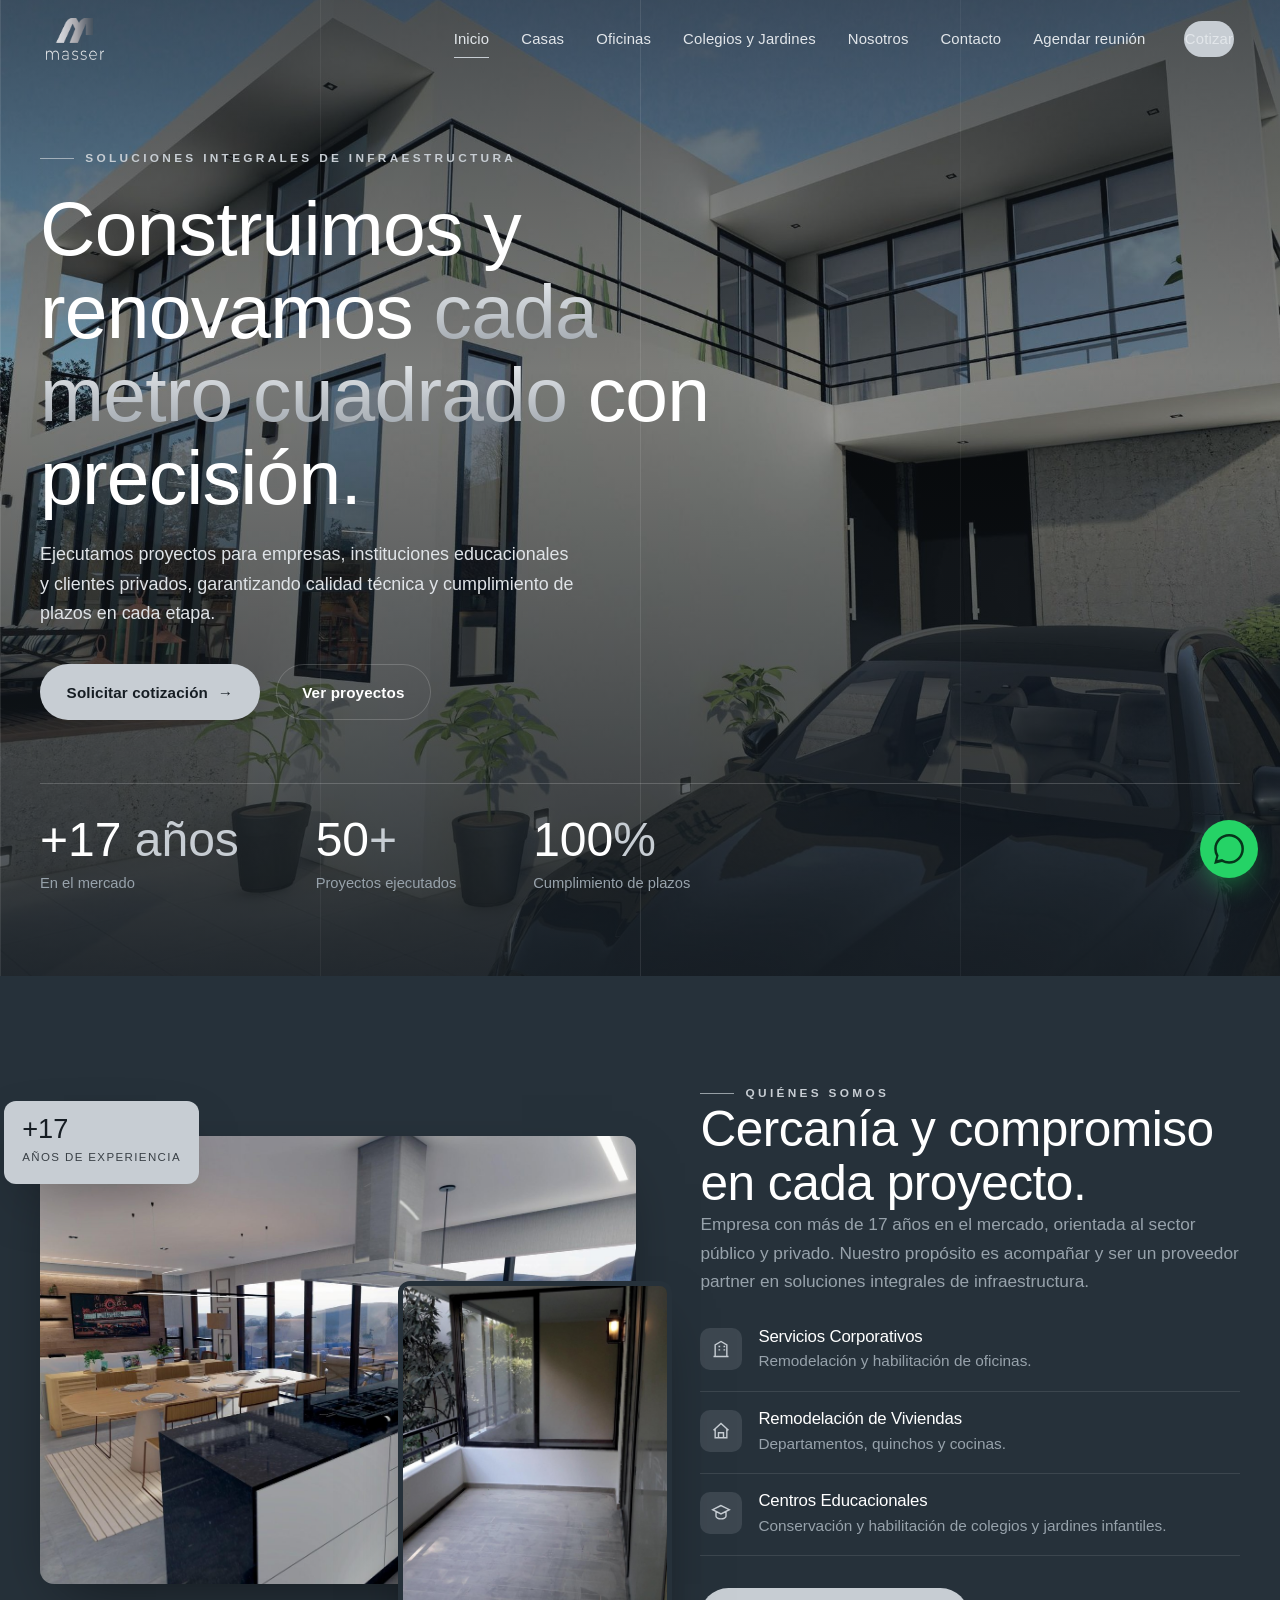
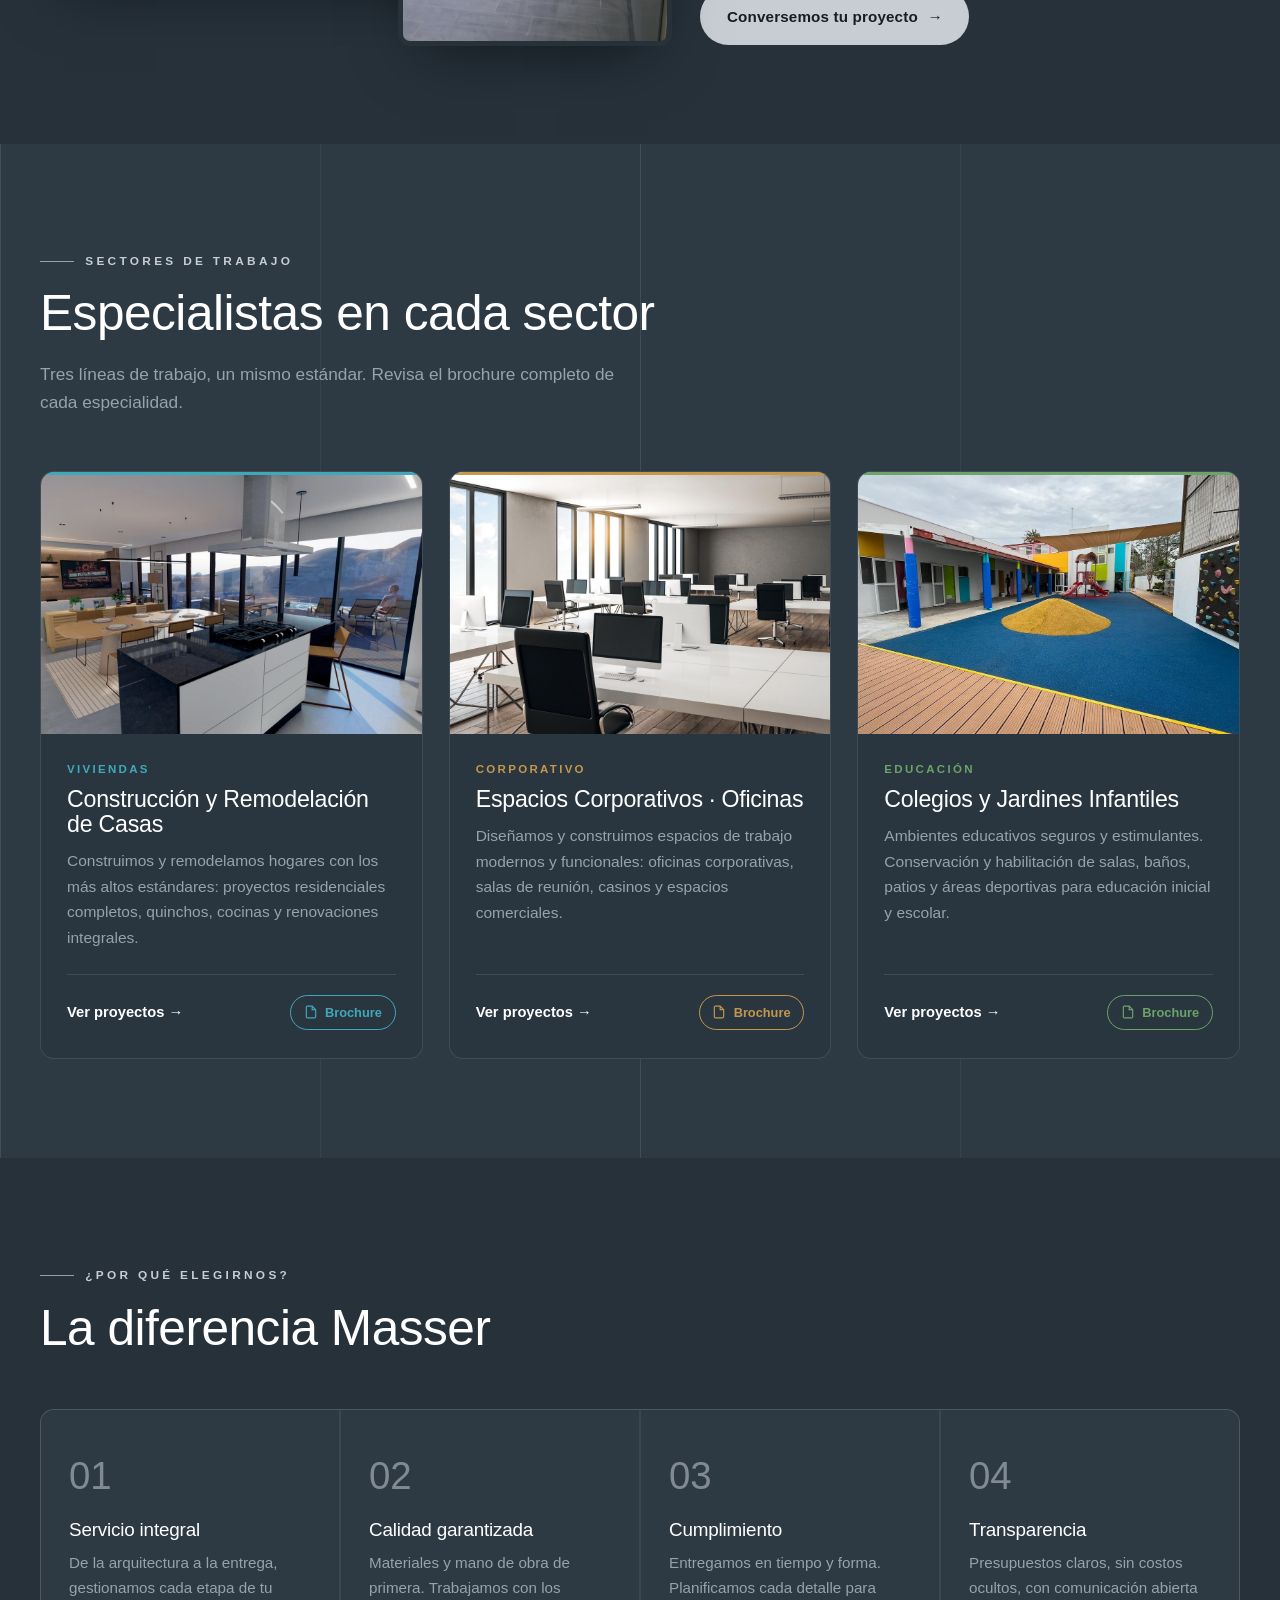
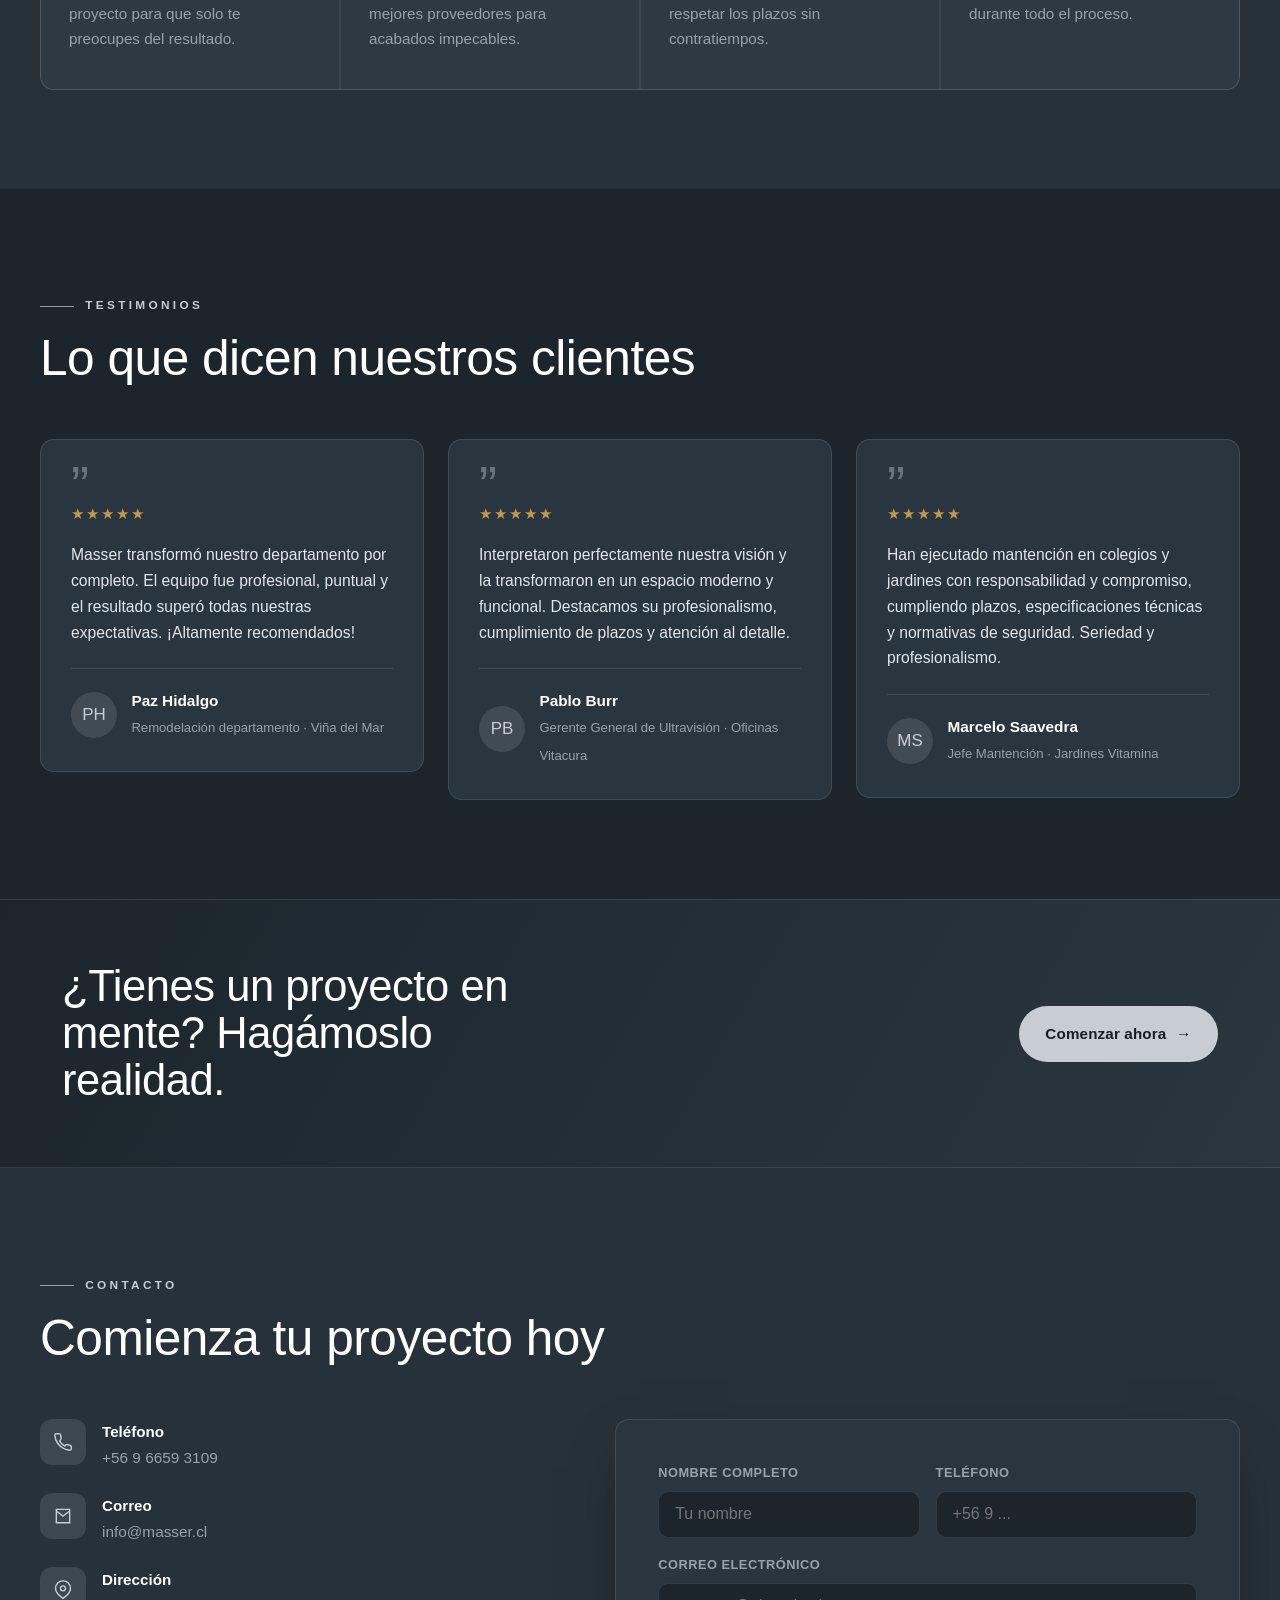
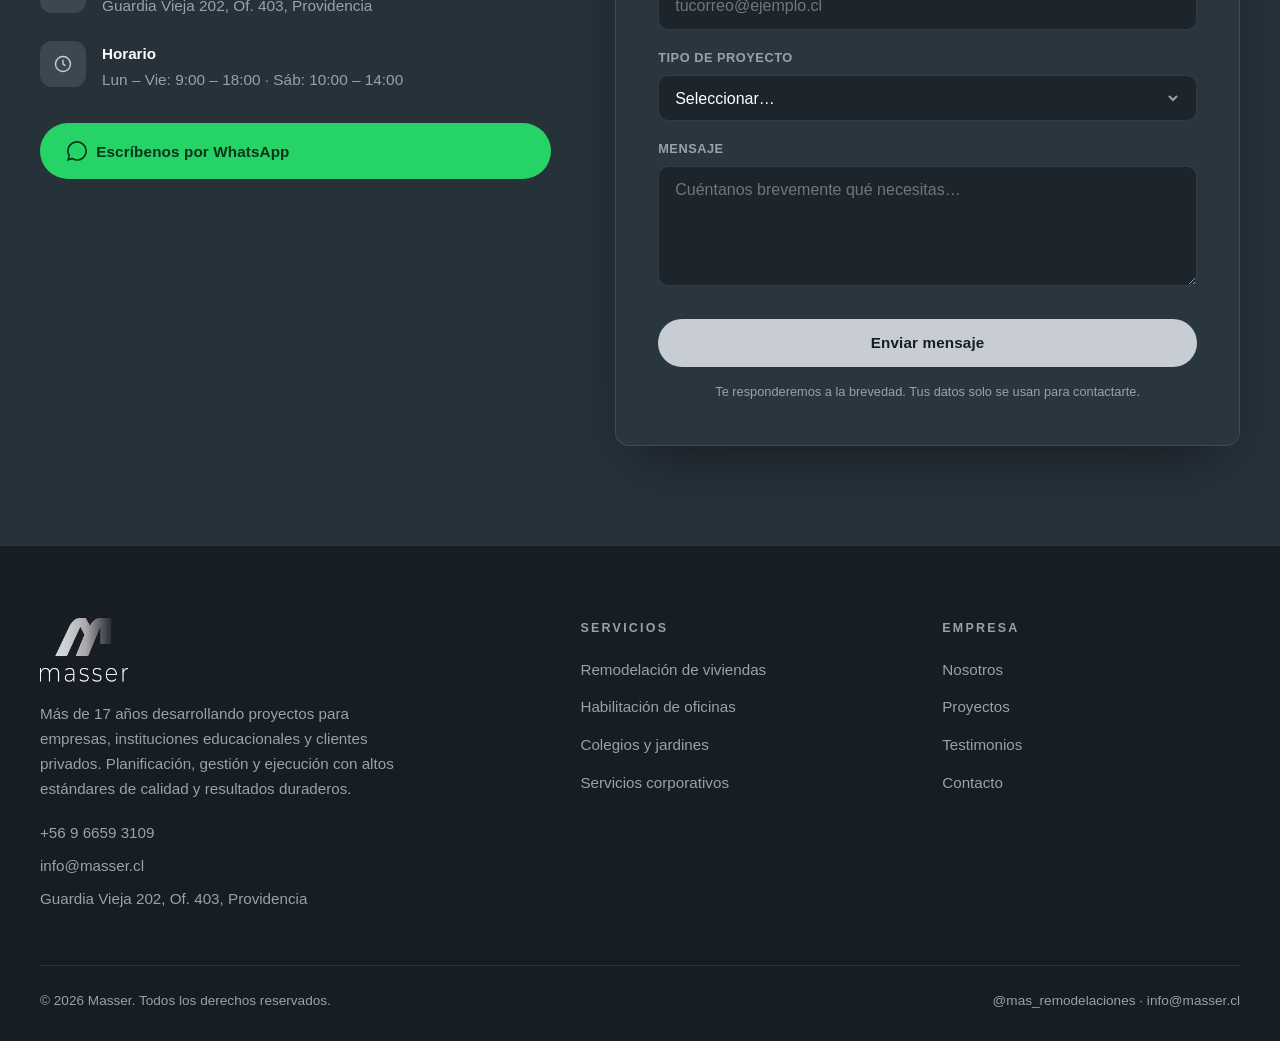
==== commit 9406fb3d: "Add files via upload" ====
--- a/index.html
+++ b/index.html
@@ -6,9 +6,11 @@
 <title>Masser | Construcción y Remodelación · Casas, Oficinas y Centros Educacionales</title>
 <meta name="description" content="Empresa con más de 17 años ejecutando proyectos integrales de infraestructura para el sector público y privado: remodelación de viviendas, habilitación de oficinas y conservación de colegios y jardines infantiles en Santiago.">
 <link rel="icon" type="image/png" href="assets/favicon.png">
+<link rel="canonical" href="https://www.masser.cl/">
 <meta property="og:title" content="Masser | Construcción y Remodelación">
 <meta property="og:description" content="Soluciones integrales de infraestructura: viviendas, oficinas y centros educacionales.">
-<meta property="og:image" content="assets/og-image.jpg">
+<meta property="og:image" content="https://www.masser.cl/assets/og-image.jpg">
+<meta property="og:url" content="https://www.masser.cl/">
 <meta property="og:type" content="website">
 
 <!-- ===== Tipografías ===== -->
@@ -16,6 +18,7 @@
 <link rel="preconnect" href="https://fonts.gstatic.com" crossorigin>
 <link href="https://fonts.googleapis.com/css2?family=Jost:wght@300;400;500;600&family=Hanken+Grotesk:wght@400;500;600;700&display=swap" rel="stylesheet">
 <link rel="stylesheet" href="assets/styles.css">
+<link href="https://assets.calendly.com/assets/external/widget.css" rel="stylesheet">
 
 <!-- Google Analytics 4 -->
 <script async src="https://www.googletagmanager.com/gtag/js?id=G-5MW8NN7PKX"></script>
@@ -38,6 +41,7 @@
     <a href="colegios.html">Colegios y Jardines</a>
     <a href="index.html#nosotros">Nosotros</a>
     <a href="contacto.html">Contacto</a>
+    <a href="" onclick="abrirCalendly();return false;">Agendar reunión</a>
     <a href="contacto.html" class="btn btn-primary nav-cta">Cotizar</a>
   </div>
   <button class="hamburger" aria-label="Abrir menú"><span></span><span></span><span></span></button>
@@ -50,6 +54,7 @@
   <a href="colegios.html">Colegios y Jardines</a>
   <a href="index.html#nosotros">Nosotros</a>
   <a href="contacto.html">Contacto</a>
+  <a href="" onclick="abrirCalendly();return false;">Agendar reunión</a>
   <a href="contacto.html" class="btn btn-primary">Cotizar proyecto</a>
 </aside>
 
@@ -315,5 +320,14 @@
 </a>
 
 <script src="assets/script.js"></script>
+<script src="https://assets.calendly.com/assets/external/widget.js" async></script>
+<script>
+function abrirCalendly(){
+  if(window.Calendly){Calendly.initPopupWidget({url:"https://calendly.com/masser-info/30min"});}
+  else{window.open("https://calendly.com/masser-info/30min","_blank");}
+  if(window.gtag){gtag("event","lead_agendar",{metodo:"calendly"});}
+  return false;
+}
+</script>
 </body>
 </html>
